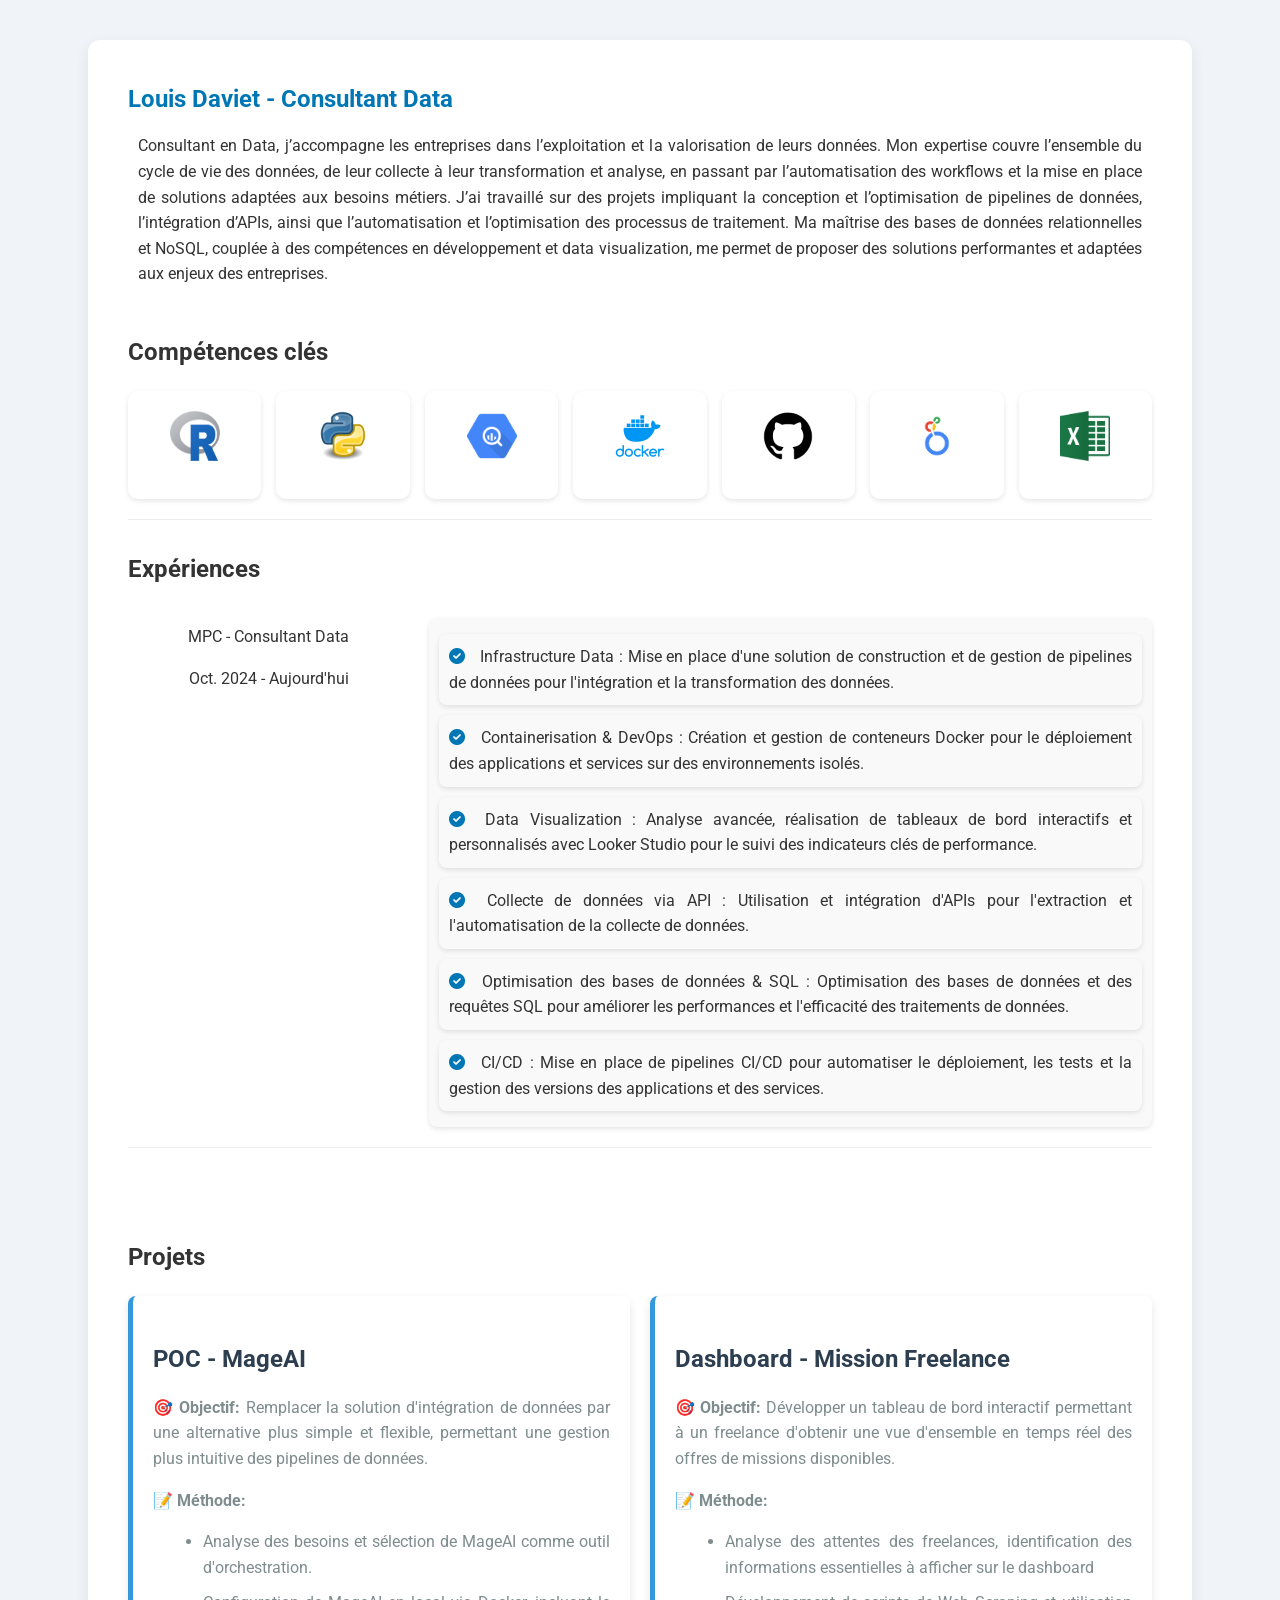
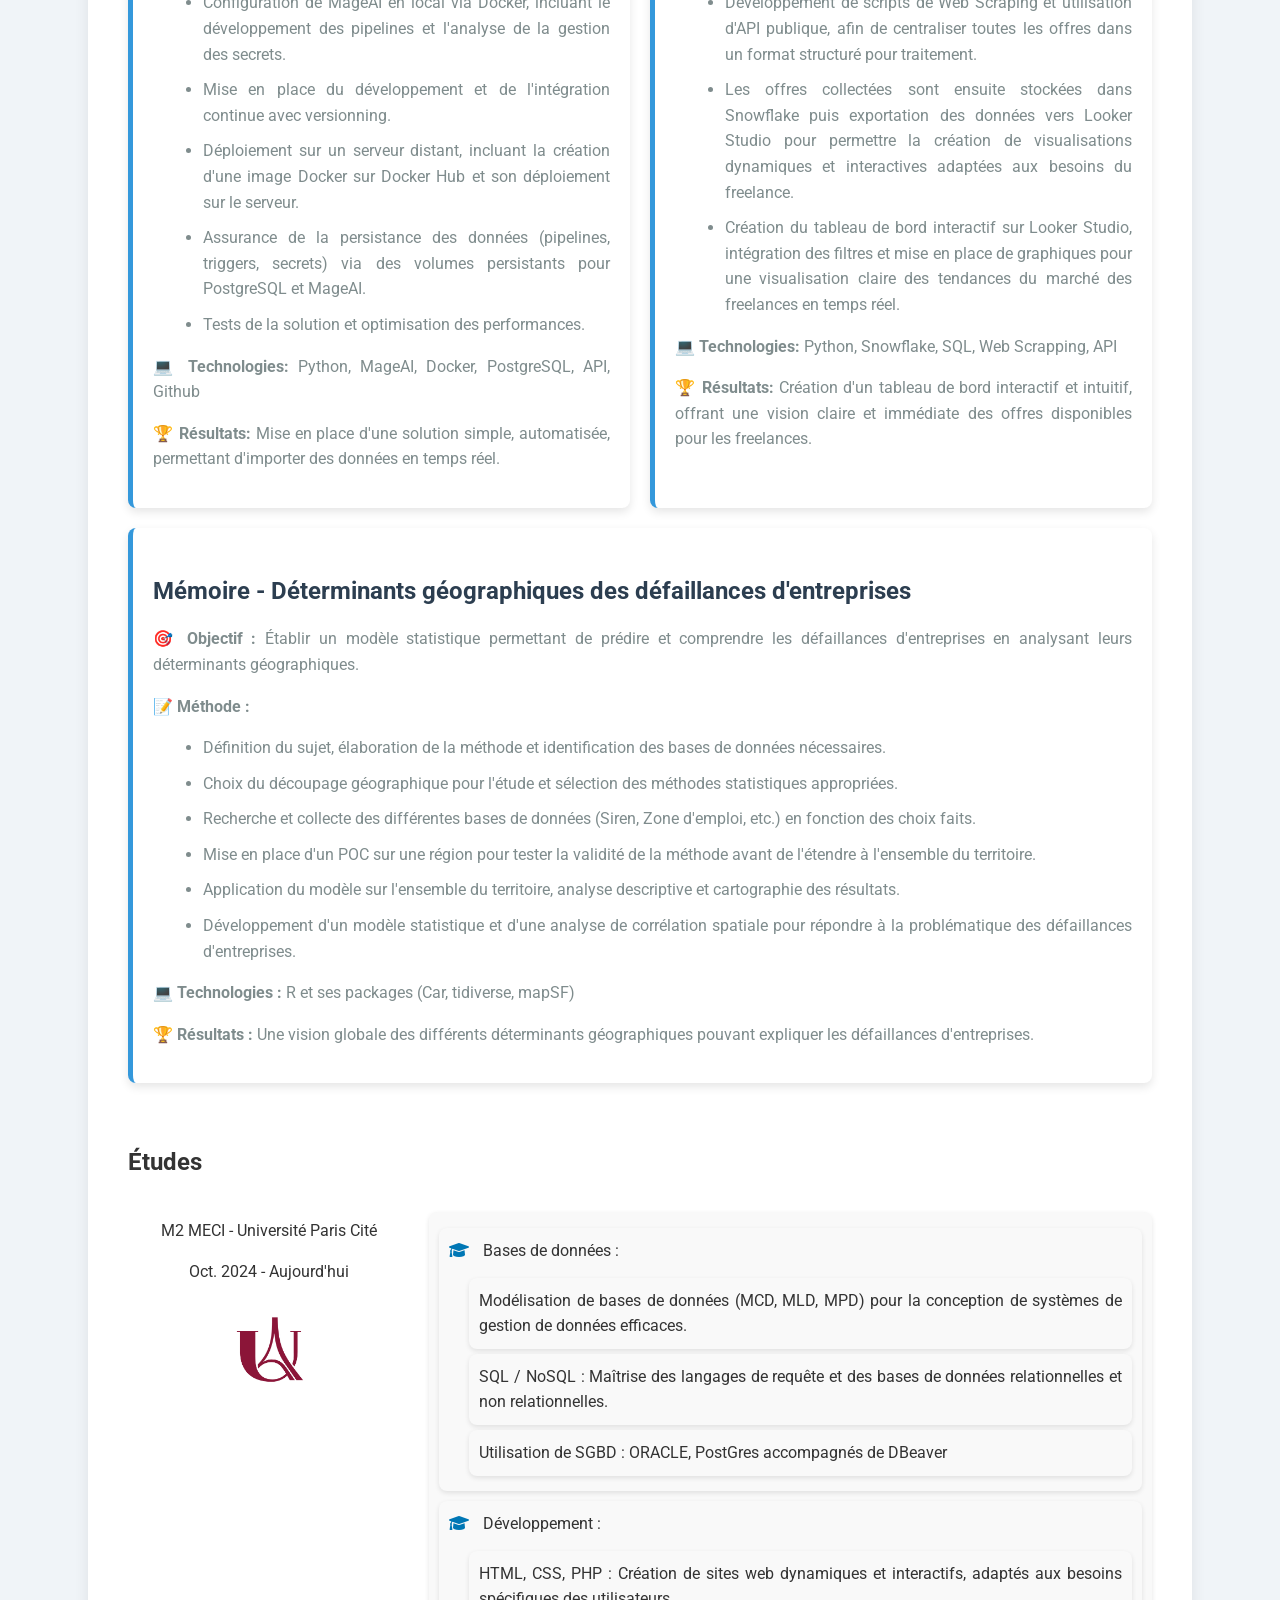
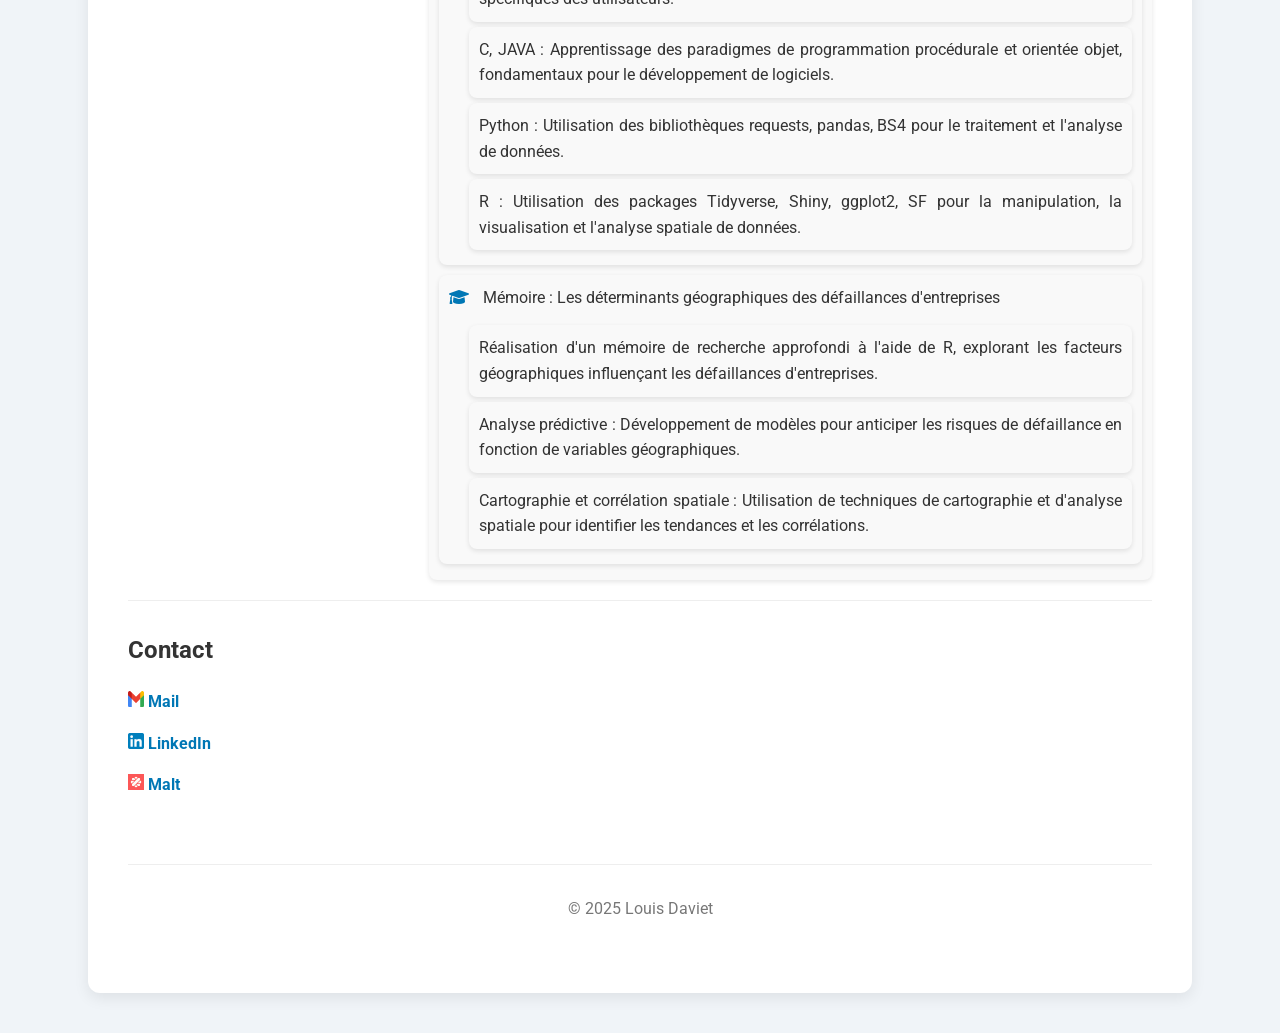
==== index.html @ 77585f6c "fix(index): remove profile photo" ====
<!DOCTYPE html>
<html lang="fr">
<head>
    <meta charset="UTF-8">
    <meta name="viewport" content="width=device-width, initial-scale=1.0">
    <title>Louis Daviet - Consultant Data</title>
    <link rel="stylesheet" href="style.css">
    <link rel="stylesheet" href="https://cdnjs.cloudflare.com/ajax/libs/font-awesome/6.0.0/css/all.min.css">
    <link rel="preconnect" href="https://fonts.googleapis.com">
    <link rel="preconnect" href="https://fonts.gstatic.com" crossorigin>
    <link href="https://fonts.googleapis.com/css2?family=Roboto:wght@300;400;500;700&display=swap" rel="stylesheet">
</head>
<body>
    <div class="container">
        <section class="profile-intro">
            <div class="intro-text">
                <h1>Louis Daviet - Consultant Data</h1>
                <p>
                    Consultant en Data, j’accompagne les entreprises dans l’exploitation et la valorisation de leurs données. Mon expertise couvre l’ensemble du cycle de vie des données, de leur collecte à leur transformation et analyse, en passant par l’automatisation des workflows et la mise en place de solutions adaptées aux besoins métiers.

                    J’ai travaillé sur des projets impliquant la conception et l’optimisation de pipelines de données, l’intégration d’APIs, ainsi que l’automatisation et l’optimisation des processus de traitement. Ma maîtrise des bases de données relationnelles et NoSQL, couplée à des compétences en développement et data visualization, me permet de proposer des solutions performantes et adaptées aux enjeux des entreprises.</div>
        </section>

        <section class="section">
            <h2>Compétences clés</h2>
            <div class="competences-grid">
                <!-- R -->
                <div class="competence-item">
                    <img src="img/r-logo.png" alt="R Logo" class="competence-logo">
                    <div class="competence-tooltip">
                        <p><strong>Packages R : </strong>tidyverse, car, shiny, mapSF, ggplot2, dplyr</p>
                    </div>
                </div>
        
                <!-- Python -->
                <div class="competence-item">
                    <img src="img/python-logo.png" alt="Python Logo" class="competence-logo">
                    <div class="competence-tooltip">
                        <p><strong>Bibliothèques Python : </strong>pandas, matplotlib, requests, BS4</p>
                    </div>
                </div>
        
                <!-- SQL -->
                <div class="competence-item">
                    <img src="img/bq-logo.png" alt="SQL Logo" class="competence-logo">
                    <div class="competence-tooltip">
                        <p><strong>SGBD et data warehouse : </strong>Oracle, PostgreSQL, Snowflake, BigQuery</p>
                    </div>
                </div>
        
                <!-- Docker -->
                <div class="competence-item">
                    <img src="img/docker-logo.png" alt="Docker Logo" class="competence-logo">
                    <div class="competence-tooltip">
                        <p><strong>Outils Docker : </strong>Docker, DockerHub</p>
                    </div>
                </div>
        
                <!-- GitHub -->
                <div class="competence-item">
                    <img src="img/github-logo.png" alt="GitHub Logo" class="competence-logo">
                    <div class="competence-tooltip">
                        <p><strong>Outils GitHub : </strong>Git, GitHub Actions</p>
                    </div>
                </div>
        
                <!-- Looker Studio -->
                <div class="competence-item">
                    <img src="img/looker-logo.png" alt="Looker Studio Logo" class="competence-logo">
                    <div class="competence-tooltip">
                        <p><strong>Outils Looker Studio : </strong>Création de rapports interactifs, Data Studio</p>
                    </div>
                </div>
        
                <!-- Excel -->
                <div class="competence-item">
                    <img src="img/excel-logo.png" alt="Excel Logo" class="competence-logo">
                    <div class="competence-tooltip">
                        <p><strong>Compétences Excel : </strong>Formules avancées, Tableaux croisés dynamiques, macros VBA</p>
                    </div>
                </div>
            </div>
        </section>
        
        <section class="section">
            <h2>Expériences</h2>
            <div class="two-columns">
                <div class="left-column">
                    <p>MPC - Consultant Data</p>
                    <p>Oct. 2024 - Aujourd'hui</p>
                </div>
                <div class="right-column">
                    <ul class="experiences">
                        <li><i class="fas fa-check-circle"></i> Infrastructure Data : Mise en place d'une solution de construction et de gestion de pipelines de données pour l'intégration et la transformation des données.</li>
                        <li><i class="fas fa-check-circle"></i> Containerisation & DevOps : Création et gestion de conteneurs Docker pour le déploiement des applications et services sur des environnements isolés. </li>
                        <li><i class="fas fa-check-circle"></i> Data Visualization : Analyse avancée, réalisation de tableaux de bord interactifs et personnalisés avec Looker Studio pour le suivi des indicateurs clés de performance.</li>
                        <li><i class="fas fa-check-circle"></i> Collecte de données via API : Utilisation et intégration d'APIs pour l'extraction et l'automatisation de la collecte de données.</li>
                        <li><i class="fas fa-check-circle"></i> Optimisation des bases de données & SQL : Optimisation des bases de données et des requêtes SQL pour améliorer les performances et l'efficacité des traitements de données.</li>                        </li>
                        <li><i class="fas fa-check-circle"></i> CI/CD : Mise en place de pipelines CI/CD pour automatiser le déploiement, les tests et la gestion des versions des applications et des services. </li>
                    </ul>
                </div>
            </div>
        </section>
        
        <section id="projets">
            <h2>Projets</h2>
            <div class="projets-container">
                <!-- Projet 1 -->
                <div class="projet">
                    <h3>POC - MageAI</h3>
                    <div class="projet-details">
                        <p><strong>🎯 Objectif:</strong> Remplacer la solution d'intégration de données par une alternative plus simple et flexible, permettant une gestion plus intuitive des pipelines de données.</p>
                        <p><strong>📝 Méthode:</strong></p>
                        <ul class="etapes-projet">
                            <li>Analyse des besoins et sélection de MageAI comme outil d'orchestration.</li>
                            <li>Configuration de MageAI en local via Docker, incluant le développement des pipelines et l'analyse de la gestion des secrets.</li>
                            <li>Mise en place du développement et de l'intégration continue avec versionning.</li>
                            <li>Déploiement sur un serveur distant, incluant la création d'une image Docker sur Docker Hub et son déploiement sur le serveur.</li>
                            <li>Assurance de la persistance des données (pipelines, triggers, secrets) via des volumes persistants pour PostgreSQL et MageAI.</li>
                            <li>Tests de la solution et optimisation des performances.</li>
                        </ul>
                        <p><strong>💻 Technologies:</strong> Python, MageAI, Docker, PostgreSQL, API, Github</p>
                        <p><strong>🏆 Résultats:</strong> Mise en place d'une solution simple, automatisée, permettant d'importer des données en temps réel.</p>
                    </div>
                </div>
                <!-- Projet 2 -->
                <div class="projet">
                    <h3>Dashboard - Mission Freelance</h3>
                    <div class="projet-details">
                        <p><strong>🎯 Objectif:</strong> Développer un tableau de bord interactif permettant à un freelance d'obtenir une vue d'ensemble en temps réel des offres de missions disponibles.</p>
                        <p><strong>📝 Méthode:</strong></p>
                        <ul class="etapes-projet">
                            <li>Analyse des attentes des freelances, identification des informations essentielles à afficher sur le dashboard</li>
                            <li>Développement de scripts de Web Scraping et utilisation d'API publique, afin de centraliser toutes les offres dans un format structuré pour traitement.</li>
                            <li>Les offres collectées sont ensuite stockées dans Snowflake puis exportation des données vers Looker Studio pour permettre la création de visualisations dynamiques et interactives adaptées aux besoins du freelance.</li>
                            <li>Création du tableau de bord interactif sur Looker Studio, intégration des filtres et mise en place de graphiques pour une visualisation claire des tendances du marché des freelances en temps réel.</li>
                        </ul>
                        <p><strong>💻 Technologies:</strong> Python, Snowflake, SQL, Web Scrapping, API</p>
                        <p><strong>🏆 Résultats:</strong> Création d'un tableau de bord interactif et intuitif, offrant une vision claire et immédiate des offres disponibles pour les freelances.</p>
                    </div>
                </div>
                <!-- Projet 3 -->
                <div class="projet">
                    <h3>Mémoire - Déterminants géographiques des défaillances d'entreprises</h3>
                    <div class="projet-details">
                        <p><strong>🎯 Objectif :</strong> Établir un modèle statistique permettant de prédire et comprendre les défaillances d'entreprises en analysant leurs déterminants géographiques.</p>
                        
                        <p><strong>📝 Méthode :</strong></p>
                        <ul class="etapes-projet">
                            <li>Définition du sujet, élaboration de la méthode et identification des bases de données nécessaires.</li>
                            <li>Choix du découpage géographique pour l'étude et sélection des méthodes statistiques appropriées.</li>
                            <li>Recherche et collecte des différentes bases de données (Siren, Zone d'emploi, etc.) en fonction des choix faits.</li>
                            <li>Mise en place d'un POC sur une région pour tester la validité de la méthode avant de l'étendre à l'ensemble du territoire.</li>
                            <li>Application du modèle sur l'ensemble du territoire, analyse descriptive et cartographie des résultats.</li>
                            <li>Développement d'un modèle statistique et d'une analyse de corrélation spatiale pour répondre à la problématique des défaillances d'entreprises.</li>
                        </ul>
                        
                        <p><strong>💻 Technologies :</strong> R et ses packages (Car, tidiverse, mapSF)</p>
                        
                        <p><strong>🏆 Résultats :</strong> Une vision globale des différents déterminants géographiques pouvant expliquer les défaillances d'entreprises.</p>
                    </div>
                </div>
            </div>
        </section>
        <section class="section">
            <h2>Études</h2>
            <div class="two-columns">
                <div class="left-column">
                    <p>M2 MECI - Université Paris Cité</p>
                    <p>Oct. 2024 - Aujourd'hui</p>
                    <img src="img/logo-universite.png" alt="Université">
                </div>
                <div class="right-column">
                    <ul class="etudes">
                        <li>
                            <i class="fas fa-graduation-cap"></i> Bases de données :
                            <ul>
                                <li>Modélisation de bases de données (MCD, MLD, MPD) pour la conception de systèmes de gestion de données efficaces.</li>
                                <li>SQL / NoSQL : Maîtrise des langages de requête et des bases de données relationnelles et non relationnelles.</li>
                                <li>Utilisation de SGBD : ORACLE, PostGres accompagnés de DBeaver </li>
                            </ul>
                        </li>
                        <li>
                            <i class="fas fa-graduation-cap"></i> Développement :
                            <ul>
                                <li>HTML, CSS, PHP : Création de sites web dynamiques et interactifs, adaptés aux besoins spécifiques des utilisateurs.</li>
                                <li>C, JAVA : Apprentissage des paradigmes de programmation procédurale et orientée objet, fondamentaux pour le développement de logiciels.</li>
                                <li>Python : Utilisation des bibliothèques requests, pandas, BS4 pour le traitement et l'analyse de données.</li>
                                <li>R : Utilisation des packages Tidyverse, Shiny, ggplot2, SF pour la manipulation, la visualisation et l'analyse spatiale de données.</li>
                            </ul>
                        </li>
                        <li>
                            <i class="fas fa-graduation-cap"></i> Mémoire : Les déterminants géographiques des défaillances d'entreprises
                            <ul>
                                <li>Réalisation d'un mémoire de recherche approfondi à l'aide de R, explorant les facteurs géographiques influençant les défaillances d'entreprises.</li>
                                <li>Analyse prédictive : Développement de modèles pour anticiper les risques de défaillance en fonction de variables géographiques.</li>
                                <li>Cartographie et corrélation spatiale : Utilisation de techniques de cartographie et d'analyse spatiale pour identifier les tendances et les corrélations.</li>
                            </ul>
                        </li>
                    </ul>
                </div>
            </div>
        </section>

        <section class="section contact">
            <h2>Contact</h2>
            <p>
                <img src="img/mail-logo.png" alt="Mail Logo" class="social-logo">
                <a href="mailto:louis.daviet@gmail.com">Mail</a></p>
            <p> 
                <img src="img/linkedin-logo.png" alt="Linkedin Logo" class="social-logo">
                <a href="https://www.linkedin.com/in/louis-daviet-4560242a1/">LinkedIn</a></p>
            <p> 
                <img src="img/malt-logo.png" alt="Malt Logo" class="social-logo"> 
                <a href="https://www.malt.fr/profile/louisdaviet">Malt</a>
            </p>
        </section>

        <footer class="footer">
            <p>&copy; 2025 Louis Daviet</p>
        </footer>
    </div>
</body>
</html>
---- style.css ----
body {
    font-family: 'Roboto', sans-serif;
    margin: 0;
    padding: 0;
    background-color: #f0f4f8;
    color: #333;
    line-height: 1.6;
}

.container {
    width: 80%;
    margin: 40px auto;
    background: #fff;
    padding: 40px;
    border-radius: 12px;
    box-shadow: 0 5px 15px rgba(0, 0, 0, 0.08);
}

.profile-intro {
    display: flex;
    align-items: flex-start;
    margin-bottom: 30px;
}

.profile-intro img {
    width: 150px;
    height: 150px;
    border-radius: 10px;
    margin-right: 30px;
    object-fit: cover;
    box-shadow: 0 2px 5px rgba(0, 0, 0, 0.1);
}

.intro-text h1, .intro-text h2 {
    color: #0077b5;
    text-align: left;
    margin: 0;
}

.intro-text p {
    margin-top: 15px;
    text-align: justify;
    padding-right: 10px; /* Réduit la marge à droite */
    padding-left: 10px; /* Ajoute un peu de marge à gauche pour l'équilibre */
}

.section {
    margin-bottom: 30px;
    padding-bottom: 20px;
    border-bottom: 1px solid #eee;
}

.section.contact {
    border-bottom: none;
}

.two-columns {
    display: flex;
    align-items: flex-start;
    gap: 20px;
}

.left-column {
    flex: 0.4;
    text-align: center;
}

.left-column img {
    width: 100px;
    height: auto;
    border-radius: 10px;
    margin-bottom: 15px;
}

.right-column {
    flex: 1; /* Réduit la taille de la colonne à 1/4 de l'espace */
    text-align: justify;
    padding-right: 10px;
    padding-left: 10px; /* Ajout de padding pour mieux espacer le contenu */
    background-color: #f9f9f9; /* Ajout d'un fond pour bien délimiter le bloc */
    border-radius: 8px;
    box-shadow: 0 2px 5px rgba(0, 0, 0, 0.1);
    margin-top: 10px; /* Ajout d'un petit écart en haut pour le bloc */
}

ul {
    list-style: none;
    padding: 0;
}

ul li {
    margin-bottom: 10px;
    text-align: justify;
}

ul li::before {
    content: none;
}

ul li i {
    margin-right: 10px;
    color: #0077b5;
}

ul.etudes li ul {
    list-style: none;
    padding-left: 20px;
    margin-top: 5px;
}

ul.etudes li ul li {
    margin-bottom: 5px;
    text-align: justify;
    padding-left: 10px;
}

ul.etudes li ul li::before {
    margin-right: 5px;
}

ul.etudes li i.fas.fa-graduation-cap {
    margin-bottom: 15px;
}

ul.experiences li, ul.etudes li {
    background-color: #f9f9f9; /* Fond clair pour les éléments */
    border-radius: 8px; /* Bords arrondis */
    padding: 10px; /* Espacement interne pour mieux aérer */
    box-shadow: 0 2px 5px rgba(0, 0, 0, 0.1); /* Ajout d'une légère ombre */
    transition: background-color 0.3s ease, box-shadow 0.3s ease; /* Effet de transition pour les hover */
}

ul.experiences li:hover, ul.etudes li:hover {
    background-color: #e8f0fe; /* Changement de couleur au survol */
    box-shadow: 0 4px 10px rgba(0, 0, 0, 0.15); /* Ombre plus marquée */
}

.contact a {
    color: #0077b5;
    text-decoration: none;
    font-weight: bold;
    transition: color 0.3s ease;
}

.contact a:hover {
    color: #005a87;
    text-decoration: underline;
    box-shadow: 0 0 5px rgba(0, 0, 0, 0.2);
}

.footer {
    text-align: center;
    margin-top: 30px;
    padding: 15px 0;
    border-top: 1px solid #eee;
    font-size: 16px;
    color: #777;
}

.button {
    background-color: #0077b5;
    color: white;
    padding: 12px 25px;
    border: none;
    border-radius: 8px;
    text-decoration: none;
    font-weight: bold;
    display: inline-block;
    margin-top: 15px;
    transition: background-color 0.3s ease;
}

.button:hover {
    background-color: #005a87;
}

.competences-grid {
    display: grid;
    grid-template-columns: repeat(auto-fit, minmax(80px, 1fr));
    gap: 15px;
}

.competence-item {
    background-color: #fff;
    border-radius: 10px;
    padding: 20px;
    text-align: center;
    box-shadow: 0 2px 5px rgba(0, 0, 0, 0.1);
    transition: transform 0.3s ease, box-shadow 0.3s ease, background-color 0.3s ease;
}

.competence-item img {
    width: 50px;
    height: 50px;
    margin-bottom: 10px;
    transition: transform 0.3s ease, filter 0.3s ease;
}


.competence-logo {
    width: 50px;
    height: auto;
    margin-bottom: 10px;
}
.competence-item:hover {
    transform: translateY(-10px); /* Légère élévation */
    box-shadow: 0 5px 20px rgba(0, 0, 0, 0.15); /* Ombre plus marquée */
    background-color: #f4f7fc; /* Couleur de fond légèrement plus claire */
}

.competence-item:hover img {
    transform: scale(1.1); /* Légère augmentation de la taille de l'icône */
    filter: brightness(1.2); /* Augmente la luminosité de l'icône */
}

.competence-item:hover .competence-tooltip {
    display: block; /* Affiche le tooltip lors du survol */
}
.competence-tooltip {
    display: none;
    position: absolute;
    top: 100%;  /* Placer le tooltip sous l'élément */
    left: 50%;
    transform: translateX(-50%);  /* Centrer horizontalement */
    background-color: #333;
    color: #fff;
    padding: 10px;
    border-radius: 5px;
    width: 200px;
    text-align: center;
    font-size: 0.9em;
    box-shadow: 0 5px 10px rgba(0, 0, 0, 0.2);
    margin-top: 10px;  /* Espacement entre l'icône et le tooltip */
}

#projets {
    padding: 40px 0;
  }
  
  .projets-container {
    display: grid;
    grid-template-columns: repeat(2, 1fr); /* 2 colonnes */
    gap: 20px;
    
  }
  .projet:nth-child(3) {
    grid-column: span 2; /* Fait en sorte que le troisième projet occupe les deux colonnes */
    justify-self: center; /* Centre le troisième projet dans sa grille */
}
  .projet {
    text-align: justify;
    background-color: #ffffff;  /* Fond blanc pour chaque projet */
    padding: 20px;
    border-radius: 8px;
    box-shadow: 0 4px 10px rgba(0, 0, 0, 0.1);
    border-left: 5px solid #3498db; /* Bordure bleue à gauche */
    transition: all 0.3s ease; /* Transition douce lors du survol */
    justify-self: center; /* Centre l'élément horizontalement */

  }
  
  .projet:hover {
    box-shadow: 0 6px 15px rgba(0, 0, 0, 0.2); /* Ombre plus forte lors du survol */
    transform: translateY(-5px); /* Effet de décalage lors du survol */
  }
  
  .projet h3 {
    font-size: 1.5rem;
    color: #2c3e50;  /* Couleur du titre du projet */
    margin-bottom: 10px;
  }
  
  .projet p {
    font-size: 1rem;
    color: #7f8c8d;  /* Couleur du texte */
    line-height: 1.6;
  }
  
  .projet-details ul.etapes-projet {
    padding-left: 50px;
    list-style-type: disc;
    margin-top: 10px;
    margin-bottom: 15px;
  }
  
  .projet-details ul.etapes-projet li {
    margin-bottom: 10px;
    font-size: 1rem;
    color: #7f8c8d;  /* Couleur du texte des étapes */
  }
  
  .projet-details ul.etapes-projet li:before {
    color: #007bff;
    font-size: 1.3em;
    vertical-align: middle;
    margin-right: 10px; /* Espace entre l'icône et le texte */
  }


@media (max-width: 768px) {
  .projets-container {
    grid-template-columns: 1fr; /* Sur les petits écrans, on passe à une seule colonne */
  }
}


.social-logo {
    width: 16px;  /* Taille similaire aux icônes FontAwesome */
    height: 16px;
}


@media (max-width: 768px) {
    .container {
        width: 90%;
        padding: 20px;
    }
    
    .two-columns {
        flex-direction: column;
        gap: 0;
    }

    .left-column, .right-column {
        flex: 1;
        text-align: left;
    }

    .competences-grid {
        grid-template-columns: repeat(auto-fit, minmax(60px, 1fr));
    }

    .footer {
        font-size: 14px;
    }
}
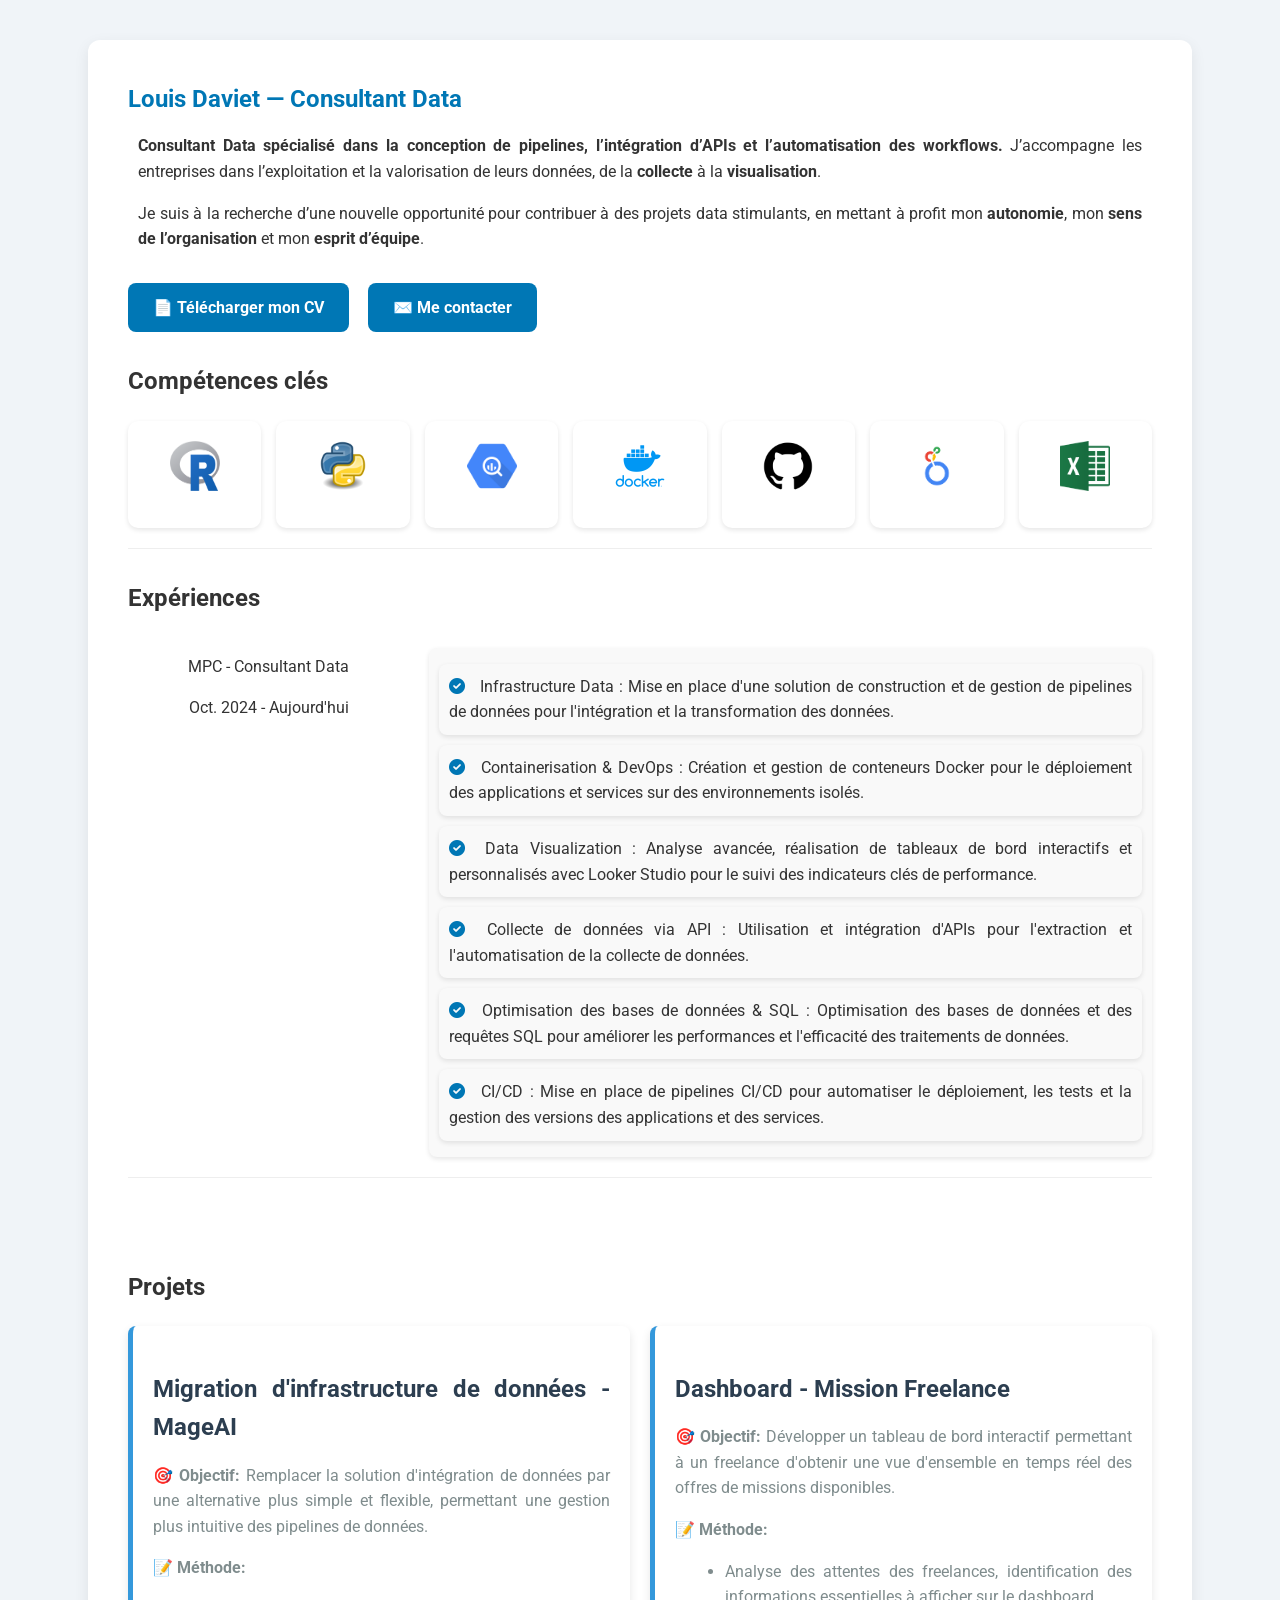
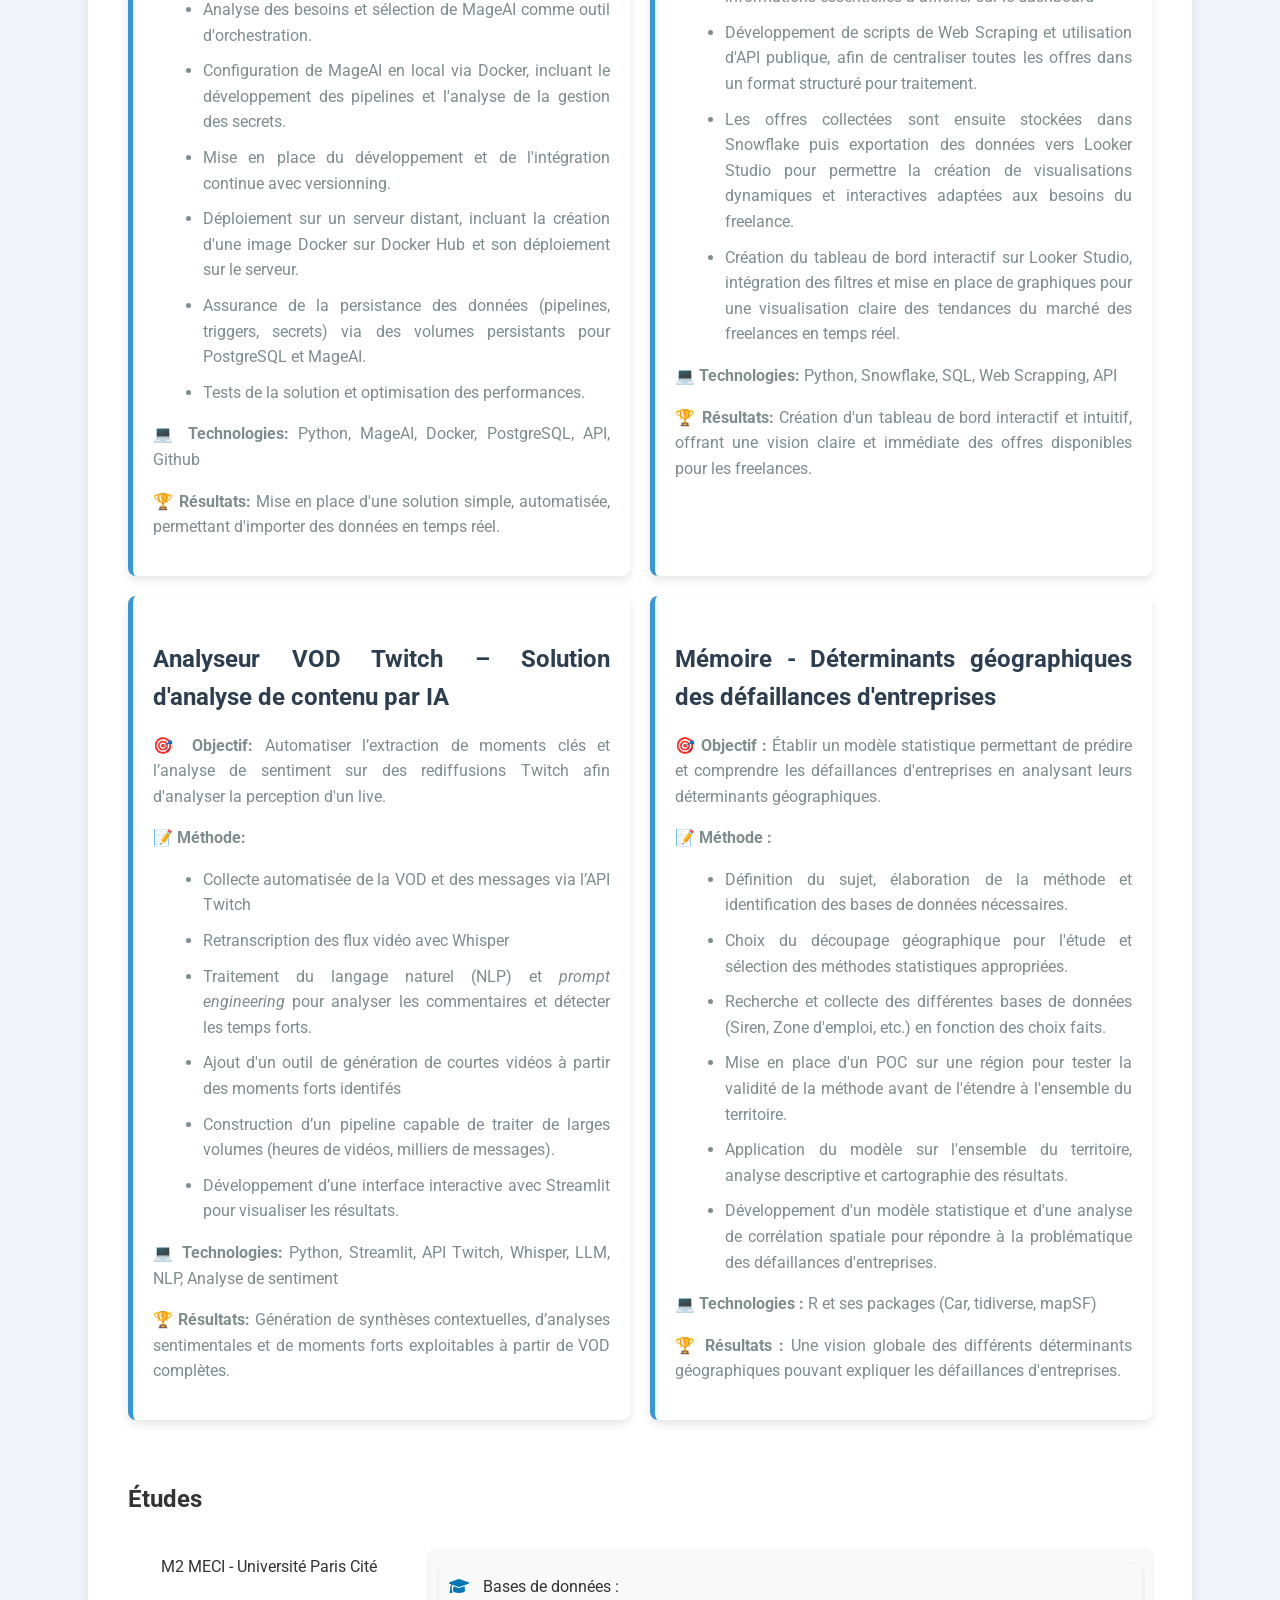
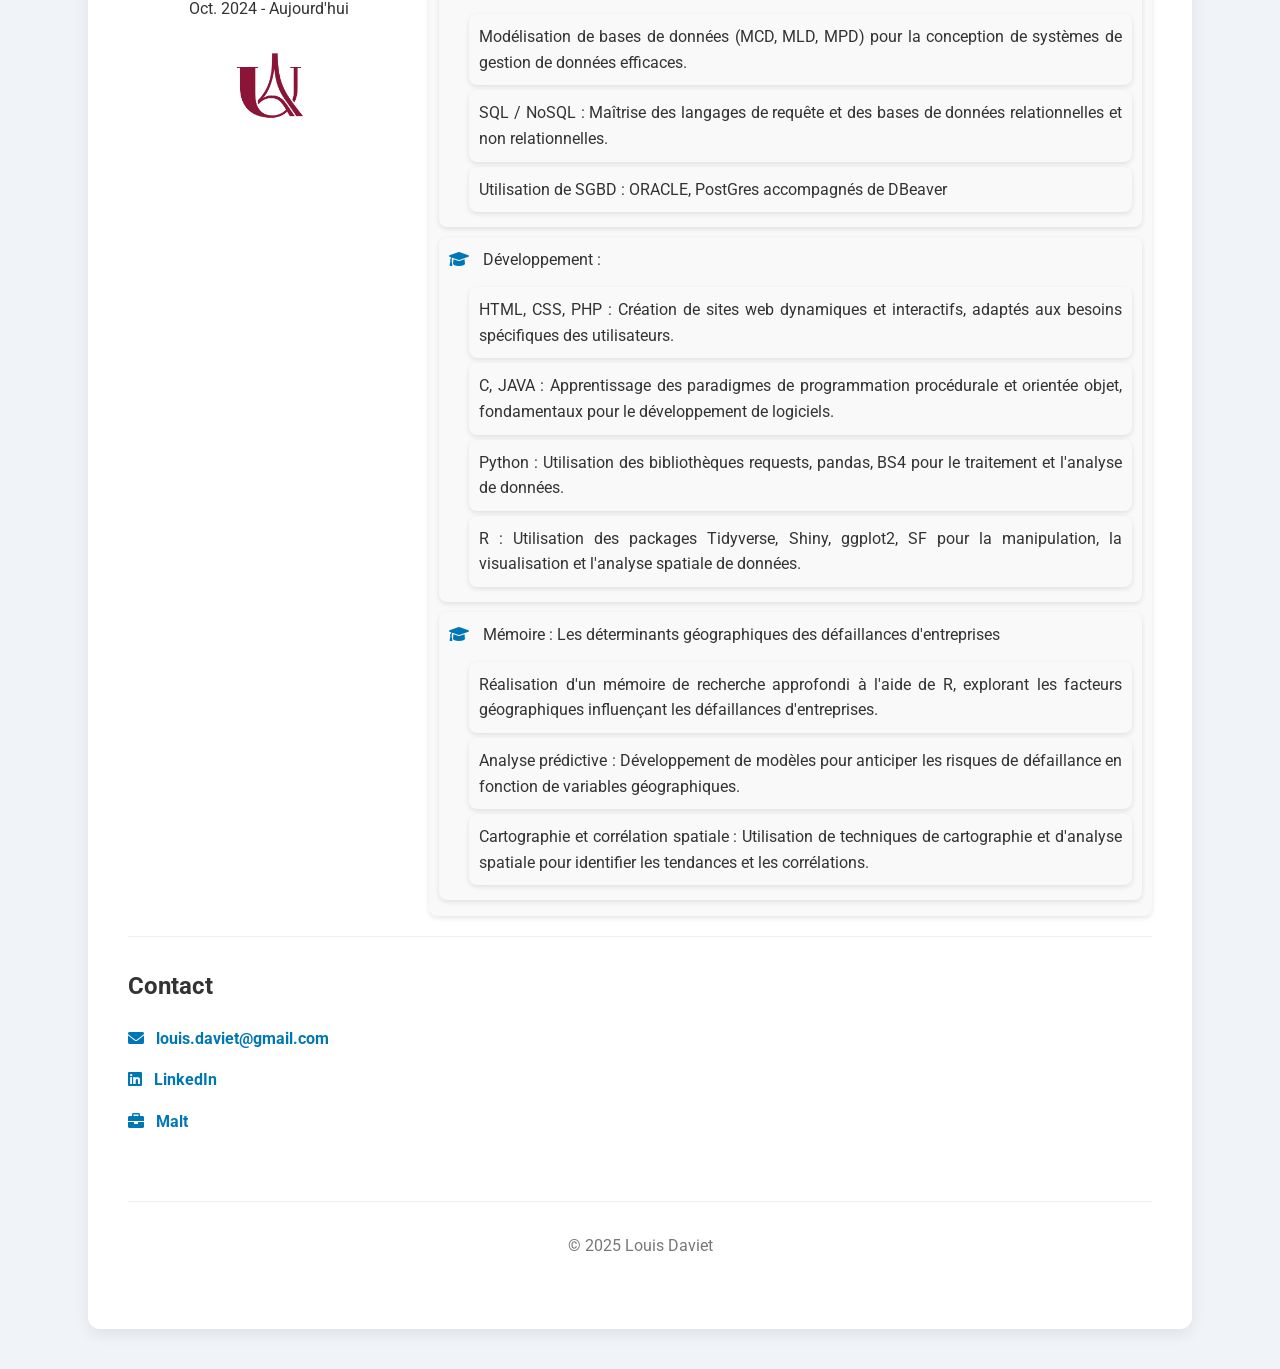
==== commit 0fdfb595: "Add new project" ====
--- a/index.html
+++ b/index.html
@@ -14,11 +14,18 @@
     <div class="container">
         <section class="profile-intro">
             <div class="intro-text">
-                <h1>Louis Daviet - Consultant Data</h1>
+                <h1>Louis Daviet — Consultant Data</h1>
                 <p>
-                    Consultant en Data, j’accompagne les entreprises dans l’exploitation et la valorisation de leurs données. Mon expertise couvre l’ensemble du cycle de vie des données, de leur collecte à leur transformation et analyse, en passant par l’automatisation des workflows et la mise en place de solutions adaptées aux besoins métiers.
-
-                    J’ai travaillé sur des projets impliquant la conception et l’optimisation de pipelines de données, l’intégration d’APIs, ainsi que l’automatisation et l’optimisation des processus de traitement. Ma maîtrise des bases de données relationnelles et NoSQL, couplée à des compétences en développement et data visualization, me permet de proposer des solutions performantes et adaptées aux enjeux des entreprises.</div>
+                    <strong>Consultant Data spécialisé dans la conception de pipelines, l’intégration d’APIs et l’automatisation des workflows.</strong> 
+                    J’accompagne les entreprises dans l’exploitation et la valorisation de leurs données, de la <strong>collecte</strong> à la <strong>visualisation</strong>.
+                </p>
+                <p>
+                    Je suis à la recherche d’une nouvelle opportunité pour contribuer à des projets data stimulants, 
+                    en mettant à profit mon <strong>autonomie</strong>, mon <strong>sens de l’organisation</strong> et mon <strong>esprit d’équipe</strong>.
+                </p>
+                <a href="CV-Louis-Daviet.pdf" class="button">📄 Télécharger mon CV</a>
+                <a href="#contact" class="button">✉️ Me contacter</a>
+            </div>
         </section>
 
         <section class="section">
@@ -107,7 +114,7 @@
             <div class="projets-container">
                 <!-- Projet 1 -->
                 <div class="projet">
-                    <h3>POC - MageAI</h3>
+                    <h3>Migration d'infrastructure de données - MageAI</h3>
                     <div class="projet-details">
                         <p><strong>🎯 Objectif:</strong> Remplacer la solution d'intégration de données par une alternative plus simple et flexible, permettant une gestion plus intuitive des pipelines de données.</p>
                         <p><strong>📝 Méthode:</strong></p>
@@ -140,6 +147,25 @@
                     </div>
                 </div>
                 <!-- Projet 3 -->
+                <div class="projet">
+                    <h3>Analyseur VOD Twitch – Solution d'analyse de contenu par IA</h3>
+                    <div class="projet-details">
+                        <p><strong>🎯 Objectif:</strong> Automatiser l’extraction de moments clés et l’analyse de sentiment sur des rediffusions Twitch afin d'analyser la perception d'un live.</p>
+                        
+                        <p><strong>📝 Méthode:</strong></p>
+                        <ul class="etapes-projet">
+                            <li>Collecte automatisée de la VOD et des messages via l’API Twitch</li>
+                            <li>Retranscription des flux vidéo avec Whisper</li>
+                            <li>Traitement du langage naturel (NLP) et <em>prompt engineering</em> pour analyser les commentaires et détecter les temps forts.</li>
+                            <li>Ajout d'un outil de génération de courtes vidéos à partir des moments forts identifés</li>
+                            <li>Construction d’un pipeline capable de traiter de larges volumes (heures de vidéos, milliers de messages).</li>
+                            <li>Développement d’une interface interactive avec Streamlit pour visualiser les résultats.</li>
+                        </ul>
+                        <p><strong>💻 Technologies:</strong> Python, Streamlit, API Twitch, Whisper, LLM, NLP, Analyse de sentiment</p>
+                        <p><strong>🏆 Résultats:</strong> Génération de synthèses contextuelles, d’analyses sentimentales et de moments forts exploitables à partir de VOD complètes.</p>
+                    </div>
+                </div>
+                
                 <div class="projet">
                     <h3>Mémoire - Déterminants géographiques des défaillances d'entreprises</h3>
                     <div class="projet-details">
@@ -202,19 +228,13 @@
             </div>
         </section>
 
-        <section class="section contact">
+        <section class="section contact" id="contact">
             <h2>Contact</h2>
-            <p>
-                <img src="img/mail-logo.png" alt="Mail Logo" class="social-logo">
-                <a href="mailto:louis.daviet@gmail.com">Mail</a></p>
-            <p> 
-                <img src="img/linkedin-logo.png" alt="Linkedin Logo" class="social-logo">
-                <a href="https://www.linkedin.com/in/louis-daviet-4560242a1/">LinkedIn</a></p>
-            <p> 
-                <img src="img/malt-logo.png" alt="Malt Logo" class="social-logo"> 
-                <a href="https://www.malt.fr/profile/louisdaviet">Malt</a>
-            </p>
-        </section>
+            <p><i class="fas fa-envelope"></i> <a href="mailto:louis.daviet@gmail.com">louis.daviet@gmail.com</a></p>
+            <p><i class="fab fa-linkedin"></i> <a href="https://www.linkedin.com/in/louis-daviet-4560242a1/">LinkedIn</a></p>
+            <p><i class="fas fa-briefcase"></i> <a href="https://www.malt.fr/profile/louisdaviet">Malt</a></p>
+        </section>
+        
 
         <footer class="footer">
             <p>&copy; 2025 Louis Daviet</p>
--- a/style.css
+++ b/style.css
@@ -20,6 +20,11 @@
     display: flex;
     align-items: flex-start;
     margin-bottom: 30px;
+}
+
+.profile-intro .button {
+    display: inline-block;
+    margin-right: 15px;
 }
 
 .profile-intro img {
@@ -233,6 +238,11 @@
     margin-top: 10px;  /* Espacement entre l'icône et le tooltip */
 }
 
+.contact i {
+    margin-right: 8px;
+    color: #0077b5;
+}
+
 #projets {
     padding: 40px 0;
   }
@@ -243,10 +253,7 @@
     gap: 20px;
     
   }
-  .projet:nth-child(3) {
-    grid-column: span 2; /* Fait en sorte que le troisième projet occupe les deux colonnes */
-    justify-self: center; /* Centre le troisième projet dans sa grille */
-}
+
   .projet {
     text-align: justify;
     background-color: #ffffff;  /* Fond blanc pour chaque projet */
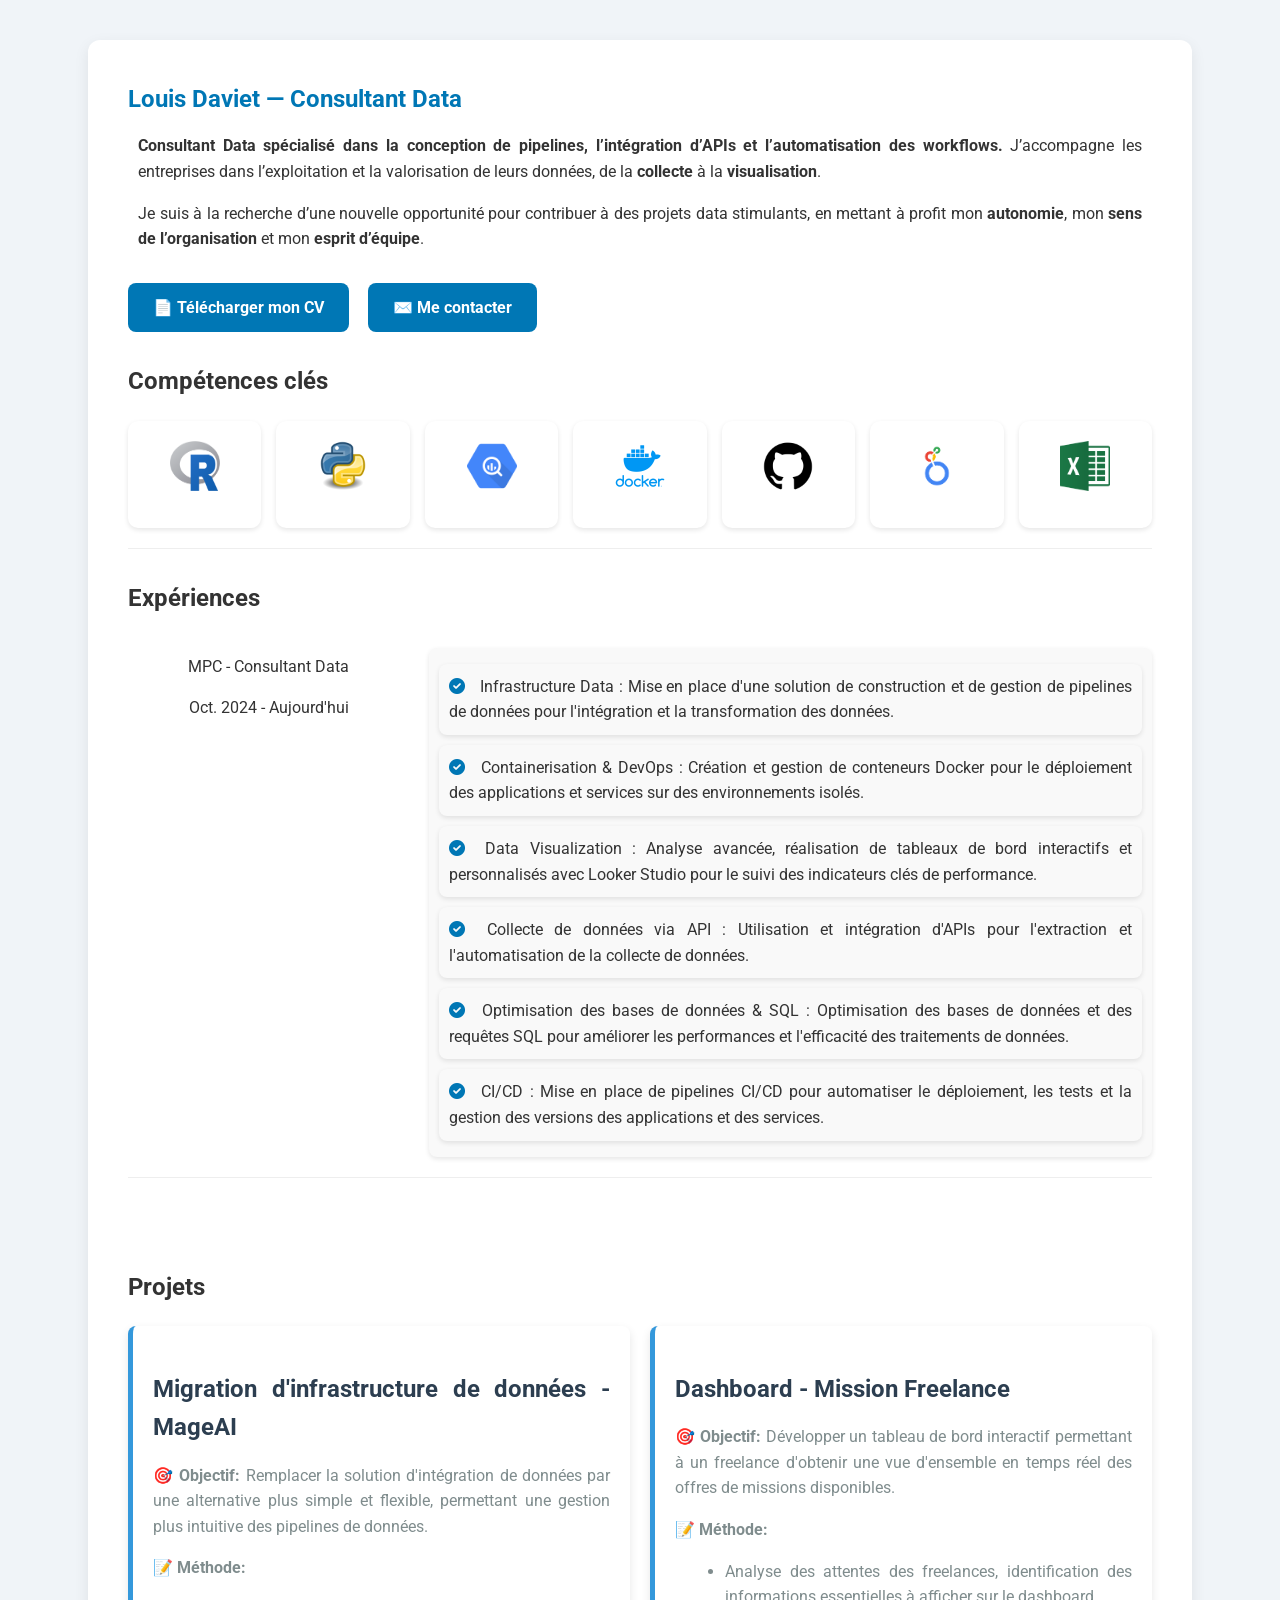
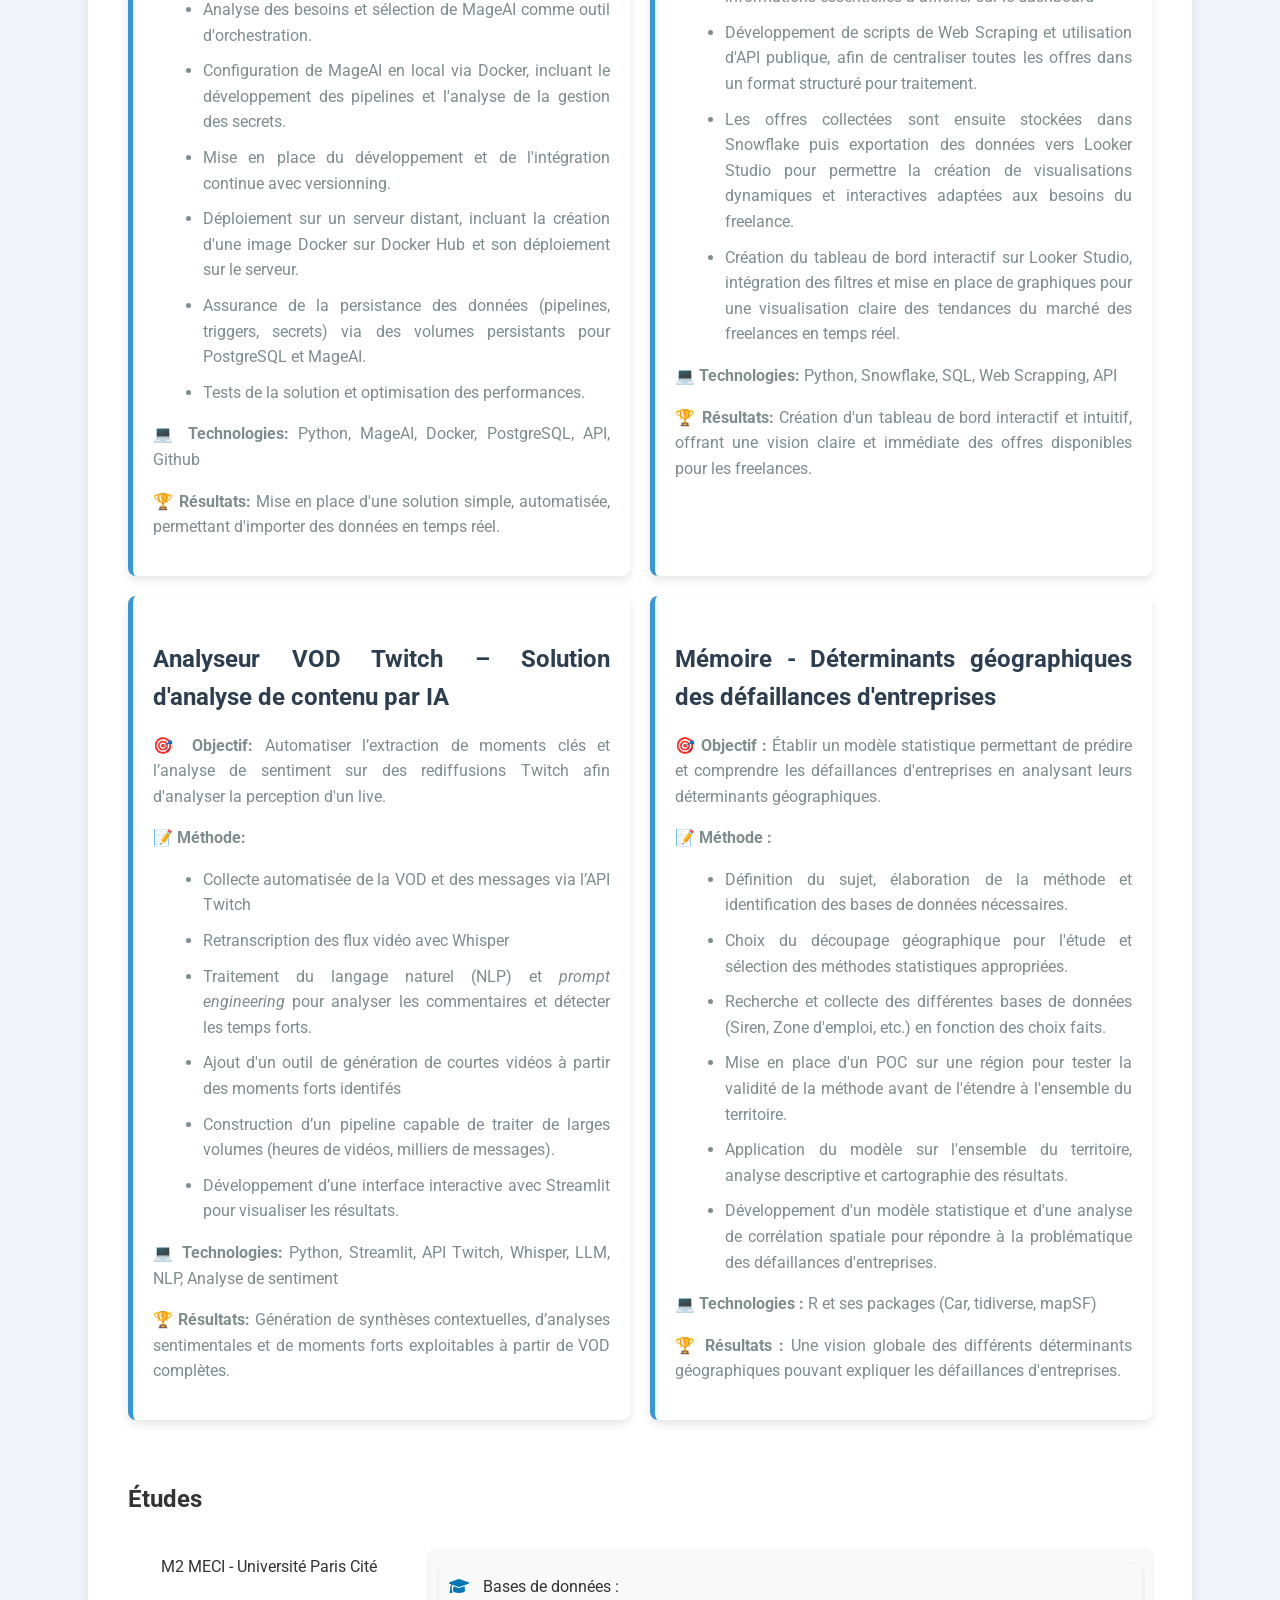
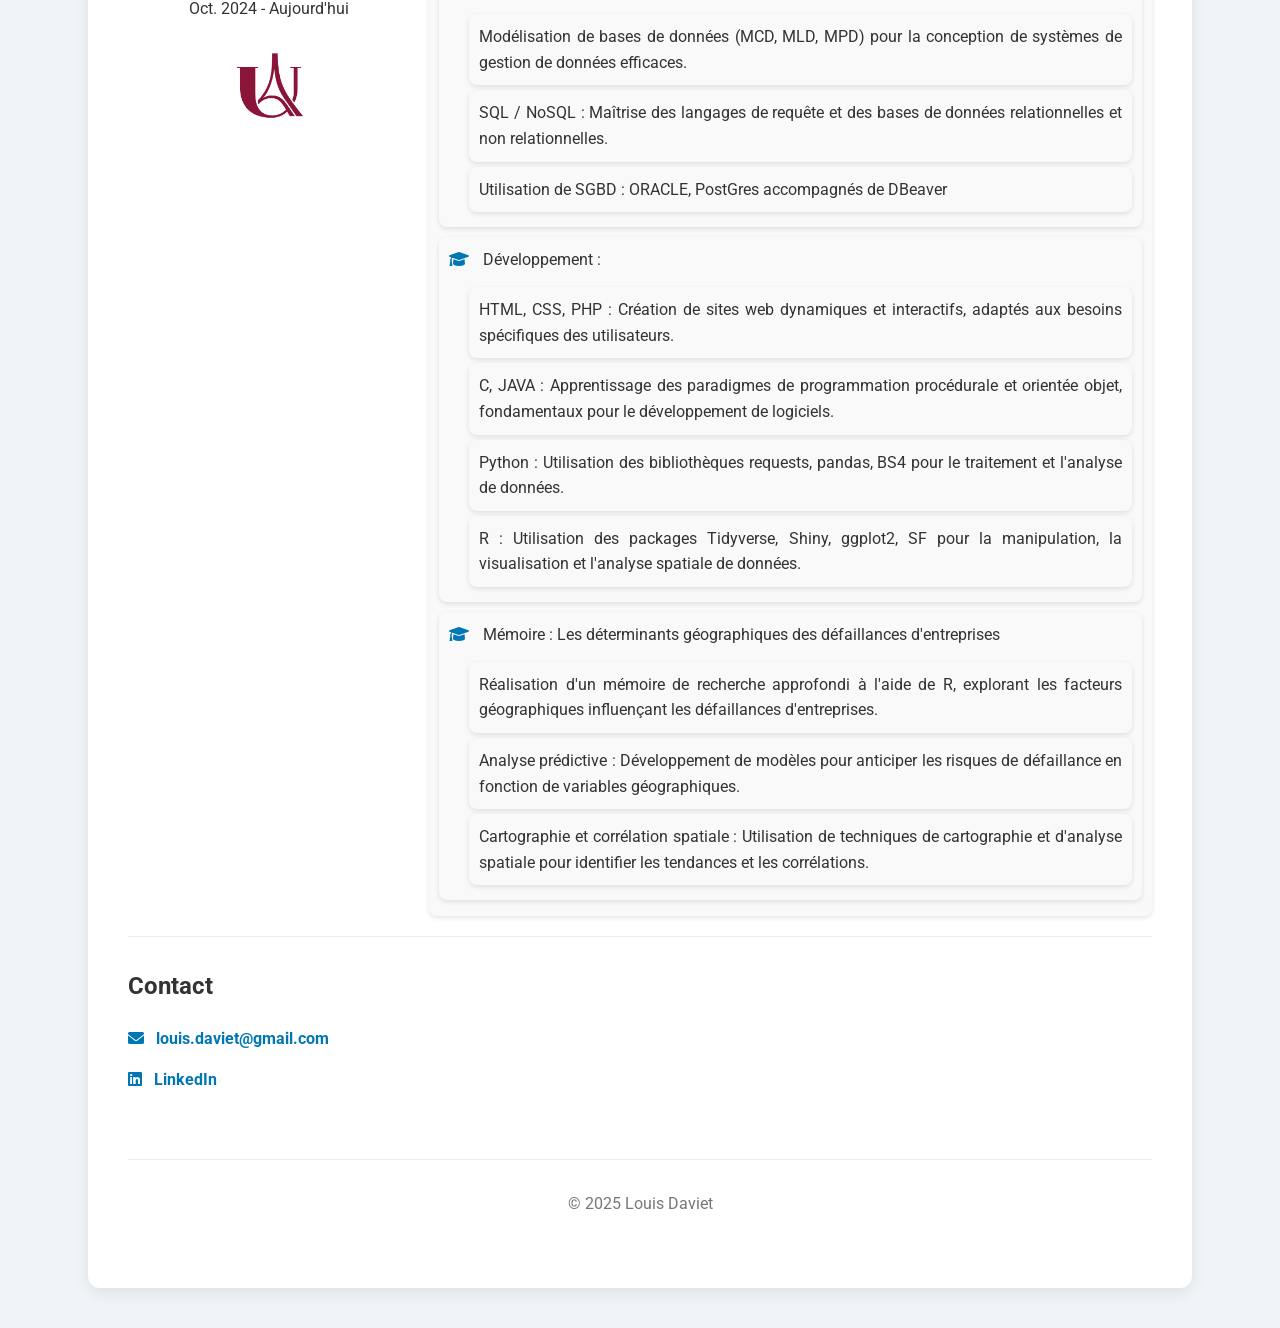
==== commit 41e8185e: "Add the file for de dl button" ====
--- a/index.html
+++ b/index.html
@@ -23,7 +23,7 @@
                     Je suis à la recherche d’une nouvelle opportunité pour contribuer à des projets data stimulants, 
                     en mettant à profit mon <strong>autonomie</strong>, mon <strong>sens de l’organisation</strong> et mon <strong>esprit d’équipe</strong>.
                 </p>
-                <a href="CV-Louis-Daviet.pdf" class="button">📄 Télécharger mon CV</a>
+                <a href="file/CV_LD.pdf" class="button">📄 Télécharger mon CV</a>
                 <a href="#contact" class="button">✉️ Me contacter</a>
             </div>
         </section>
@@ -232,7 +232,6 @@
             <h2>Contact</h2>
             <p><i class="fas fa-envelope"></i> <a href="mailto:louis.daviet@gmail.com">louis.daviet@gmail.com</a></p>
             <p><i class="fab fa-linkedin"></i> <a href="https://www.linkedin.com/in/louis-daviet-4560242a1/">LinkedIn</a></p>
-            <p><i class="fas fa-briefcase"></i> <a href="https://www.malt.fr/profile/louisdaviet">Malt</a></p>
         </section>
         
 
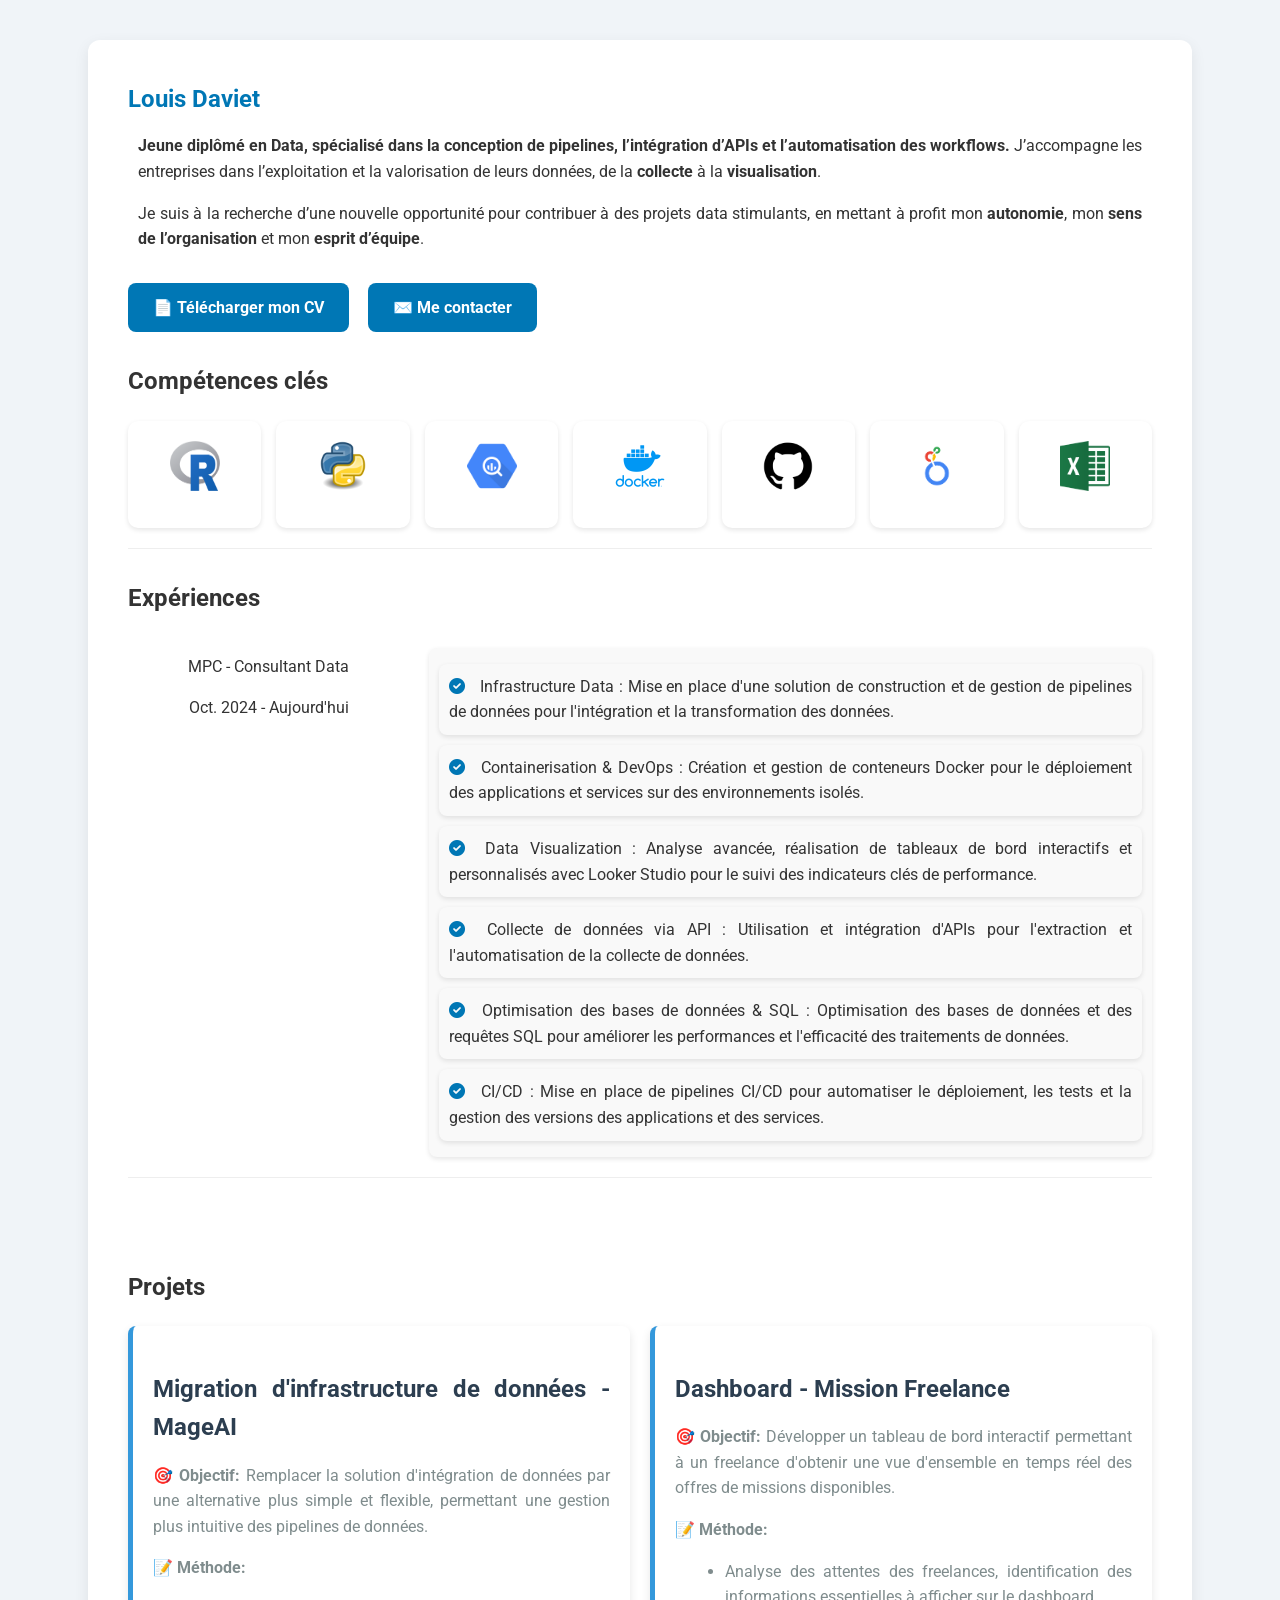
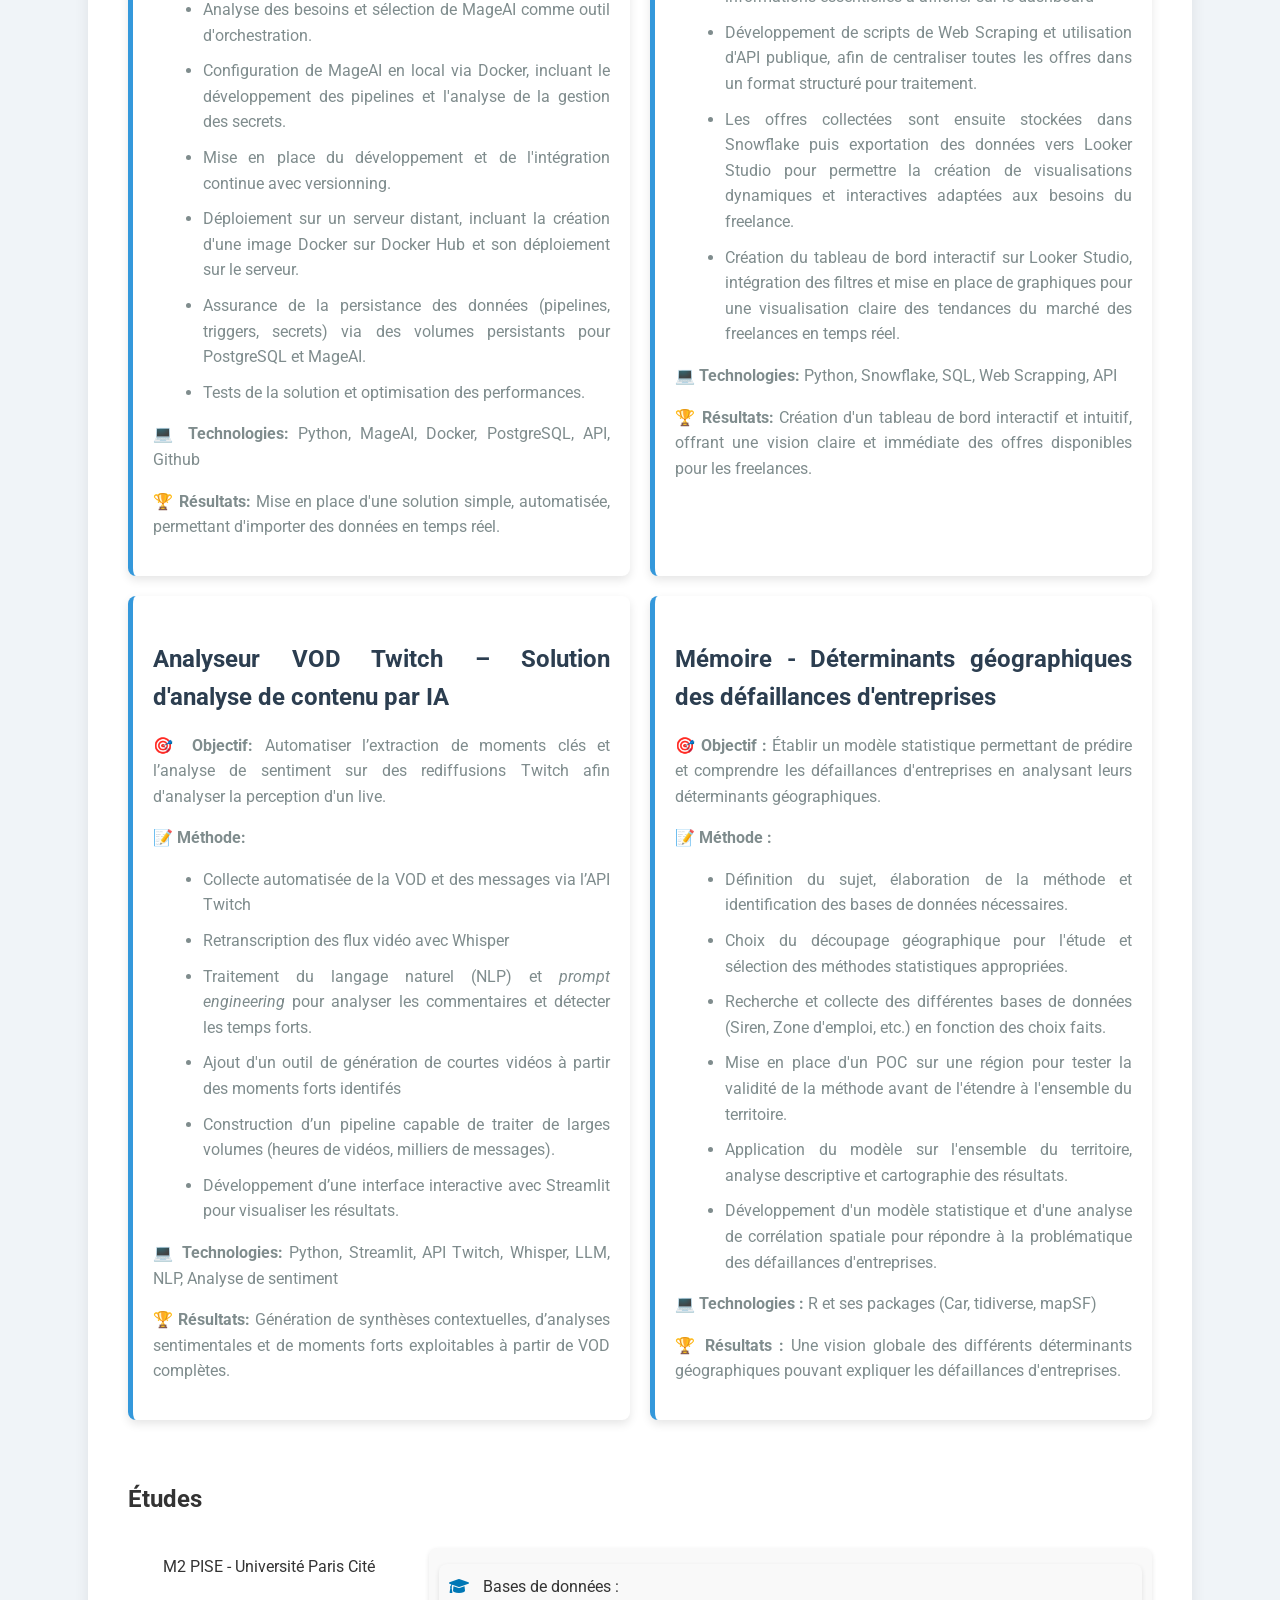
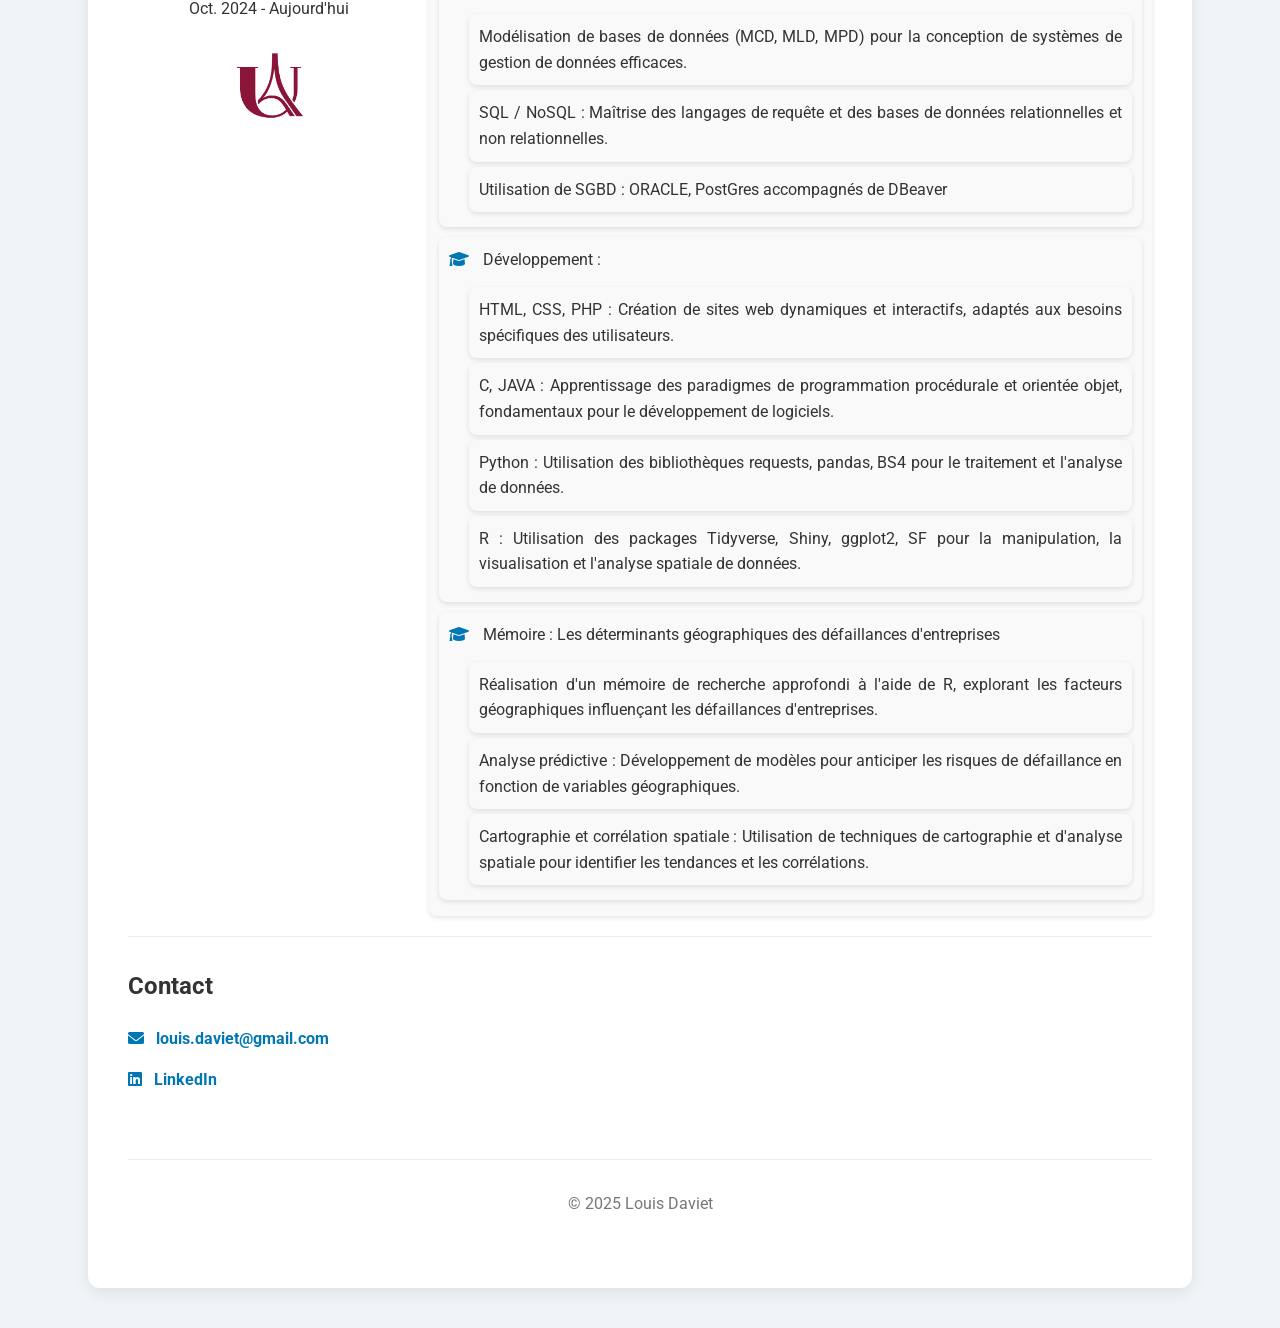
==== commit 2ddebffd: "Update some lines" ====
--- a/index.html
+++ b/index.html
@@ -3,7 +3,7 @@
 <head>
     <meta charset="UTF-8">
     <meta name="viewport" content="width=device-width, initial-scale=1.0">
-    <title>Louis Daviet - Consultant Data</title>
+    <title>Louis Daviet</title>
     <link rel="stylesheet" href="style.css">
     <link rel="stylesheet" href="https://cdnjs.cloudflare.com/ajax/libs/font-awesome/6.0.0/css/all.min.css">
     <link rel="preconnect" href="https://fonts.googleapis.com">
@@ -14,9 +14,9 @@
     <div class="container">
         <section class="profile-intro">
             <div class="intro-text">
-                <h1>Louis Daviet — Consultant Data</h1>
+                <h1>Louis Daviet</h1>
                 <p>
-                    <strong>Consultant Data spécialisé dans la conception de pipelines, l’intégration d’APIs et l’automatisation des workflows.</strong> 
+                    <strong>Jeune diplômé en Data, spécialisé dans la conception de pipelines, l’intégration d’APIs et l’automatisation des workflows.</strong> 
                     J’accompagne les entreprises dans l’exploitation et la valorisation de leurs données, de la <strong>collecte</strong> à la <strong>visualisation</strong>.
                 </p>
                 <p>
@@ -192,7 +192,7 @@
             <h2>Études</h2>
             <div class="two-columns">
                 <div class="left-column">
-                    <p>M2 MECI - Université Paris Cité</p>
+                    <p>M2 PISE - Université Paris Cité</p>
                     <p>Oct. 2024 - Aujourd'hui</p>
                     <img src="img/logo-universite.png" alt="Université">
                 </div>
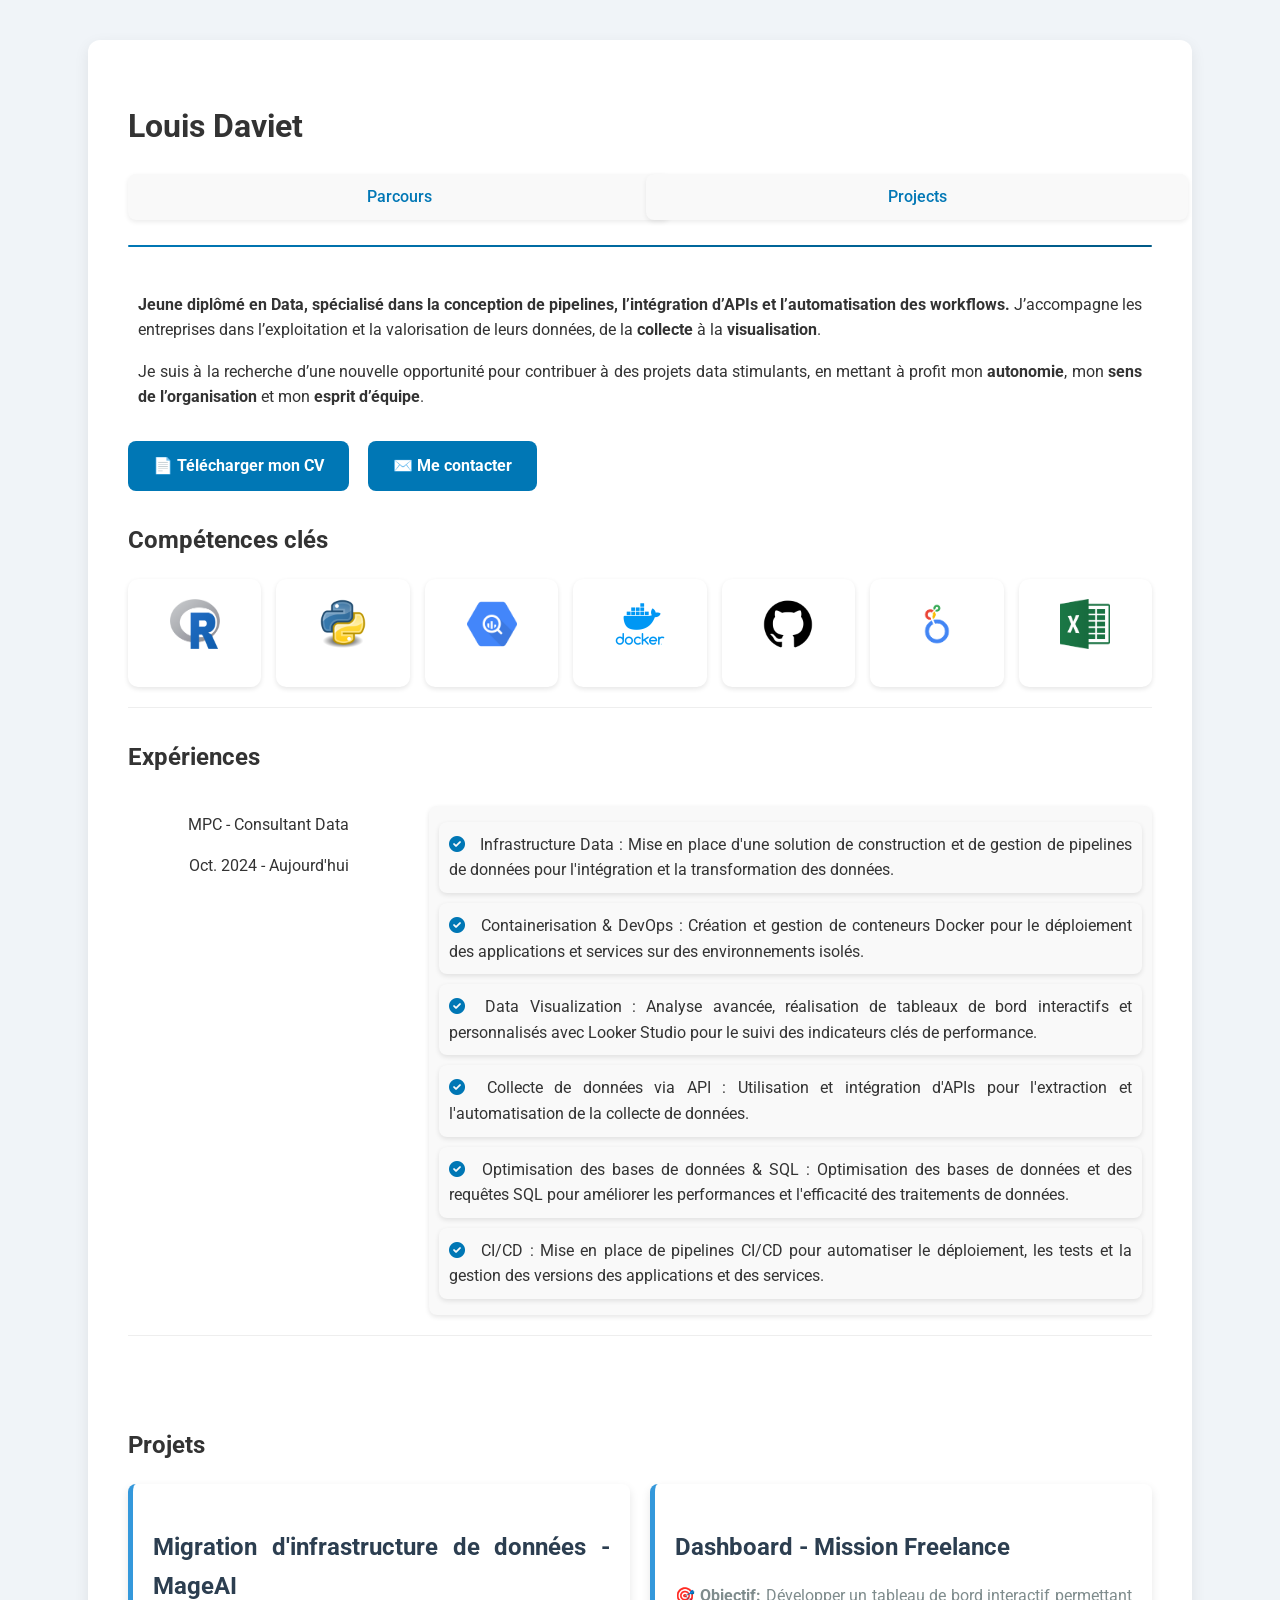
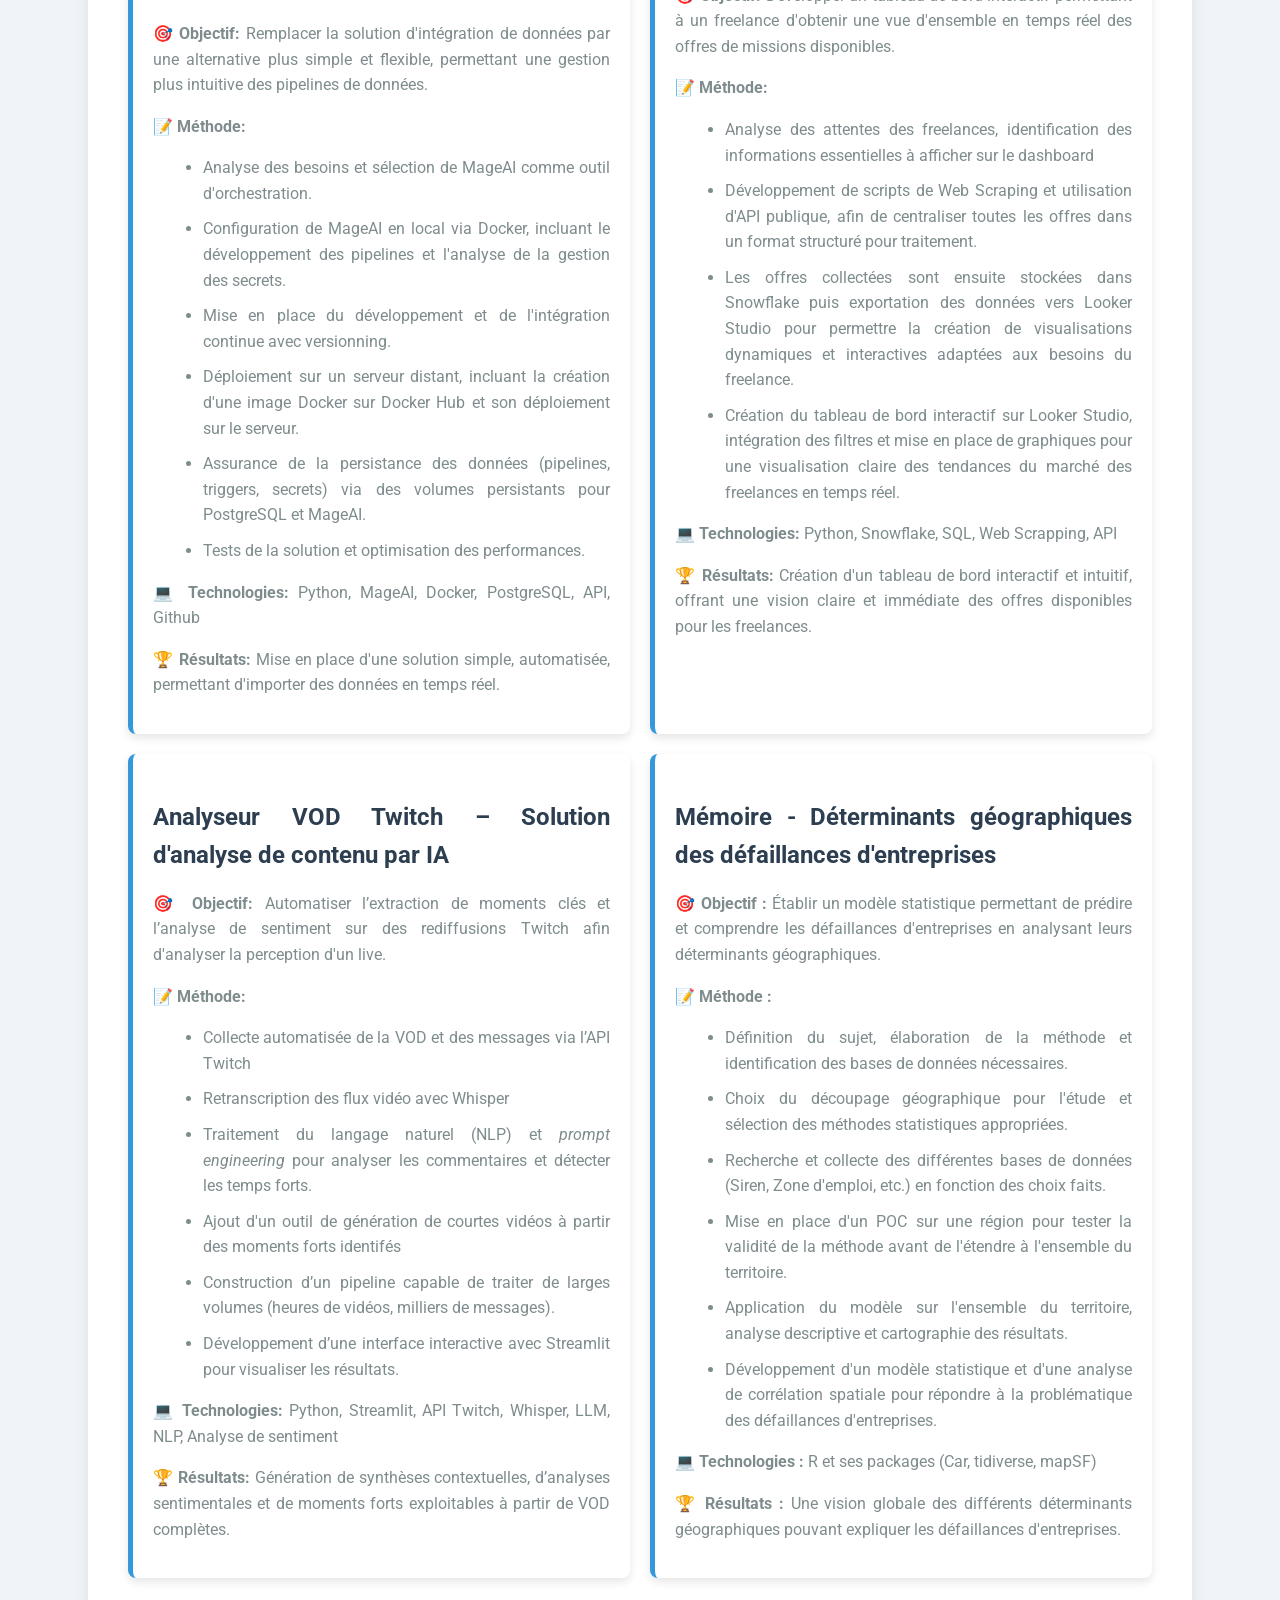
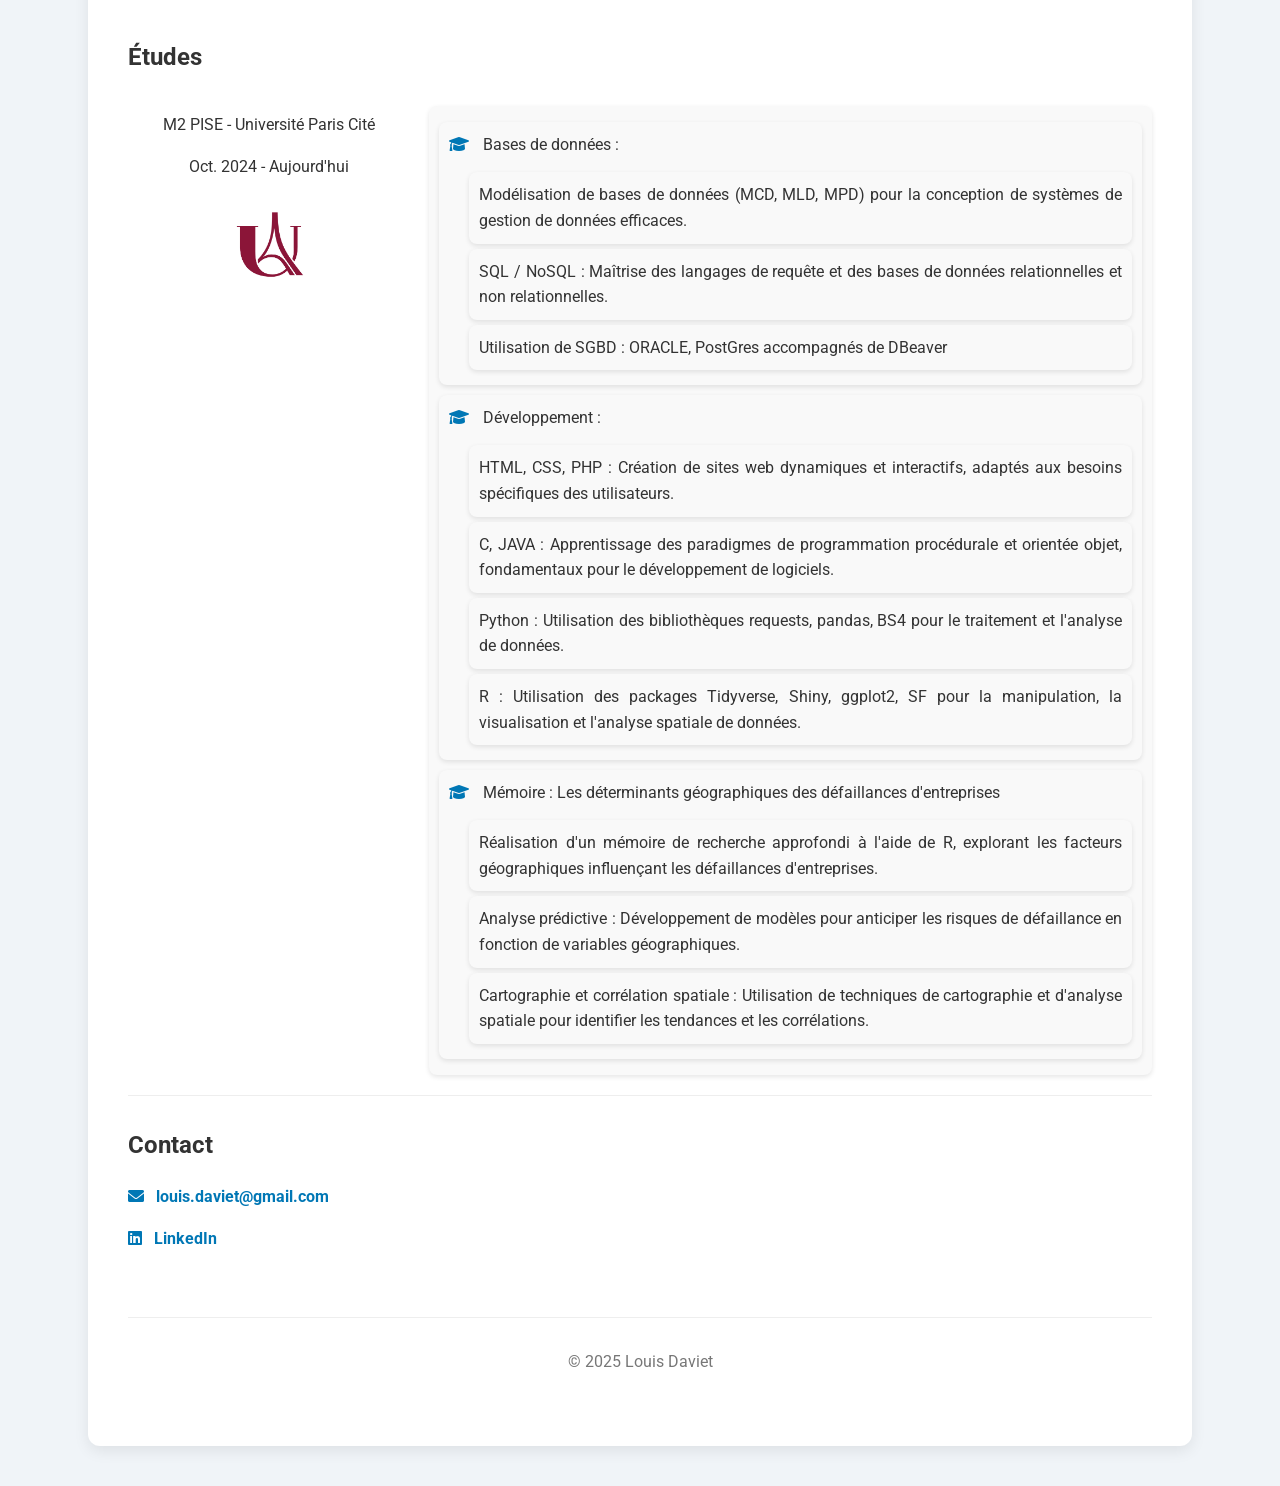
==== commit e53c1724: "Add a new html page and a new header" ====
--- a/index.html
+++ b/index.html
@@ -10,11 +10,27 @@
     <link rel="preconnect" href="https://fonts.gstatic.com" crossorigin>
     <link href="https://fonts.googleapis.com/css2?family=Roboto:wght@300;400;500;700&display=swap" rel="stylesheet">
 </head>
+
 <body>
     <div class="container">
+        <div class="skewed"></div>
+
+        <header>
+            <h1>Louis Daviet</h1>
+
+            <nav>
+                <ul>
+                    <li><a href="projects.html">Parcours</a></li>
+                    <li><a href="projects.html">Projects</a></li>
+                </ul>
+            </nav>
+            
+            <hr>
+
+        </header>
+
         <section class="profile-intro">
             <div class="intro-text">
-                <h1>Louis Daviet</h1>
                 <p>
                     <strong>Jeune diplômé en Data, spécialisé dans la conception de pipelines, l’intégration d’APIs et l’automatisation des workflows.</strong> 
                     J’accompagne les entreprises dans l’exploitation et la valorisation de leurs données, de la <strong>collecte</strong> à la <strong>visualisation</strong>.
@@ -23,7 +39,7 @@
                     Je suis à la recherche d’une nouvelle opportunité pour contribuer à des projets data stimulants, 
                     en mettant à profit mon <strong>autonomie</strong>, mon <strong>sens de l’organisation</strong> et mon <strong>esprit d’équipe</strong>.
                 </p>
-                <a href="file/CV_LD.pdf" class="button">📄 Télécharger mon CV</a>
+                <a href="file/CV_gene.pdf" class="button">📄 Télécharger mon CV</a>
                 <a href="#contact" class="button">✉️ Me contacter</a>
             </div>
         </section>
--- a/style.css
+++ b/style.css
@@ -5,6 +5,57 @@
     background-color: #f0f4f8;
     color: #333;
     line-height: 1.6;
+}
+
+header {
+    margin-bottom: 30px;
+}
+
+header ul{
+    display: flex;
+    gap: 12px;
+    padding: 0;
+    margin: 0 0 15px 0;
+}
+
+header ul li{
+    flex: 1;
+    list-style: none;
+}
+
+/* le lien devient le bouton */
+header ul li a{
+    display: flex;
+    justify-content: center;
+    align-items: center;
+
+    width: 100%;
+    padding: 10px 18px;
+
+    text-decoration: none;
+    color: #0077b5;
+    font-weight: 500;
+
+    background: #f9f9f9;
+    border-radius: 8px;
+
+    box-shadow: 0 2px 5px rgba(0,0,0,0.08);
+
+    transition: all 0.25s ease;
+}
+
+header ul li a:hover{
+    color: #005a87;
+    background-color: #e8f0fe;
+    transform: translateY(-2px);
+    box-shadow: 0 4px 10px rgba(0,0,0,0.15);
+}
+
+header hr {
+    border: none;
+    height: 2px;
+    background: linear-gradient(to right, #0077b5, #005a87);
+    border-radius: 2px;
 }
 
 .container {
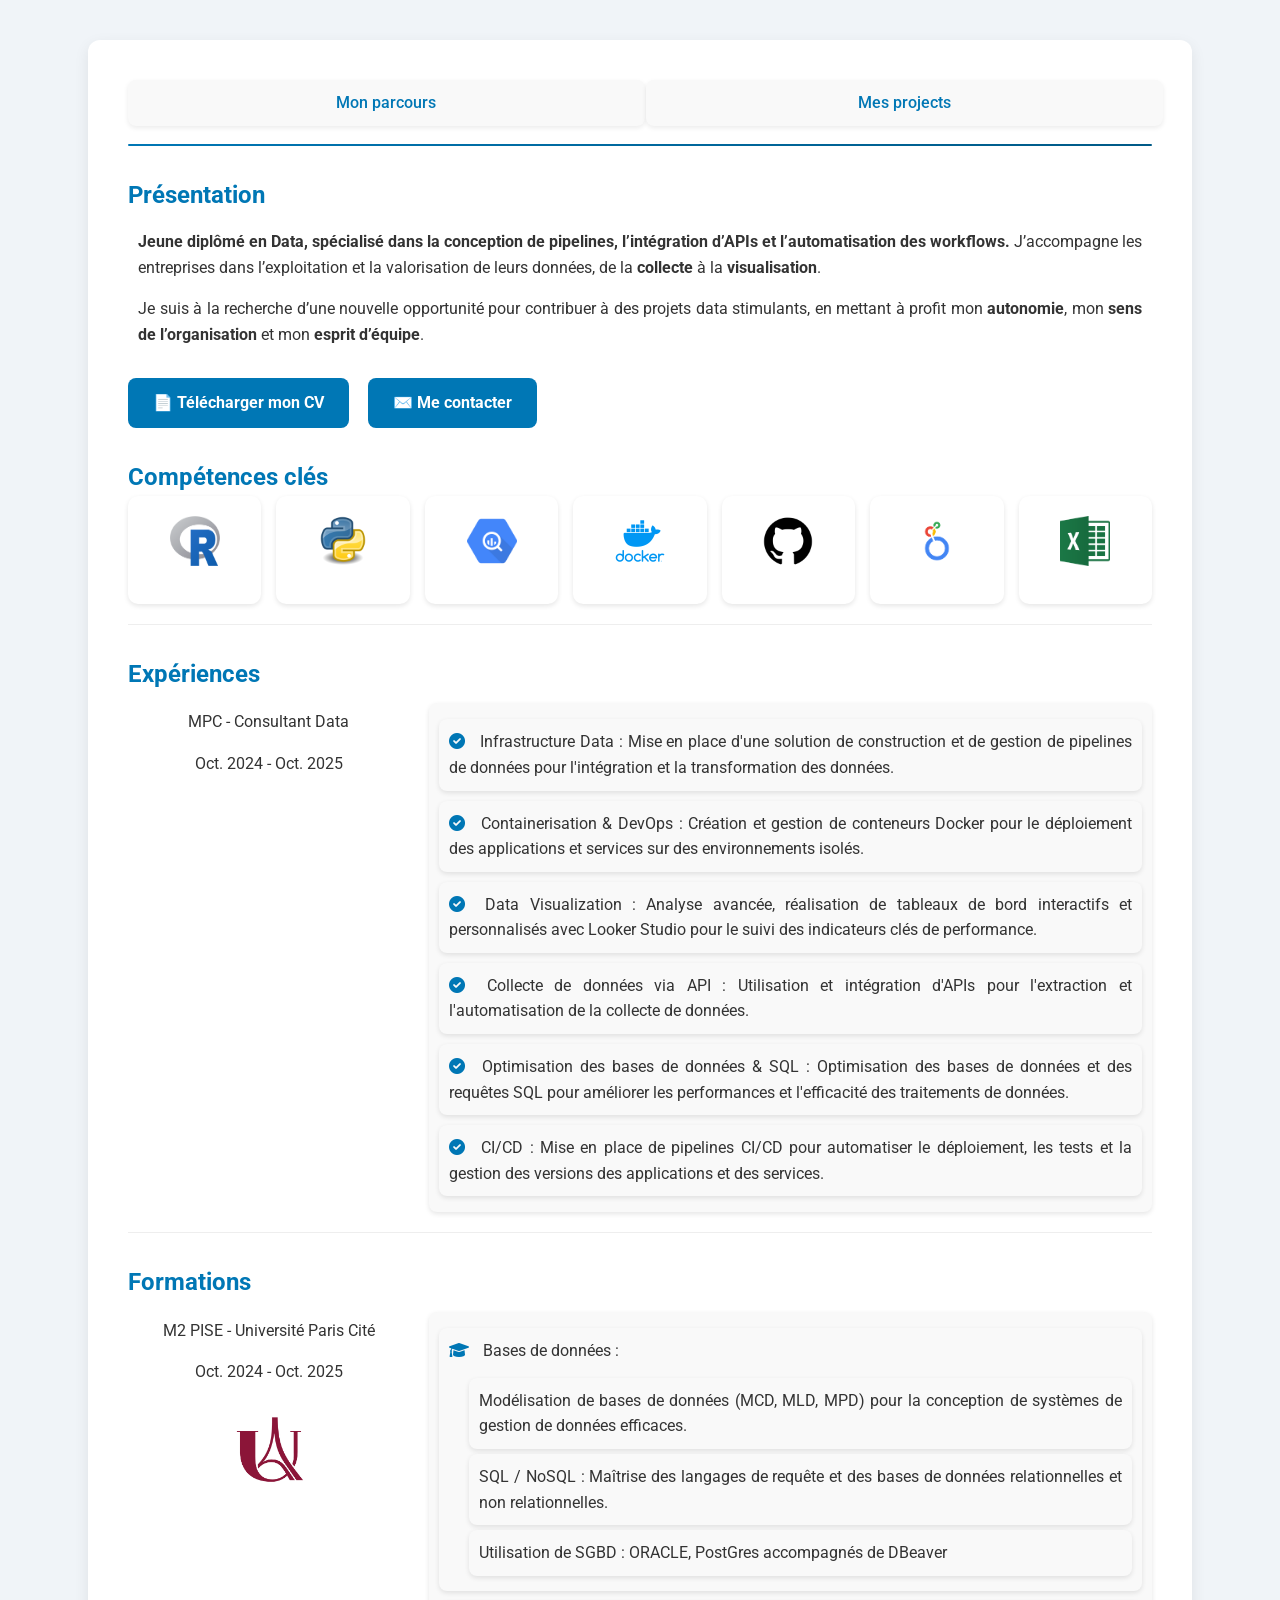
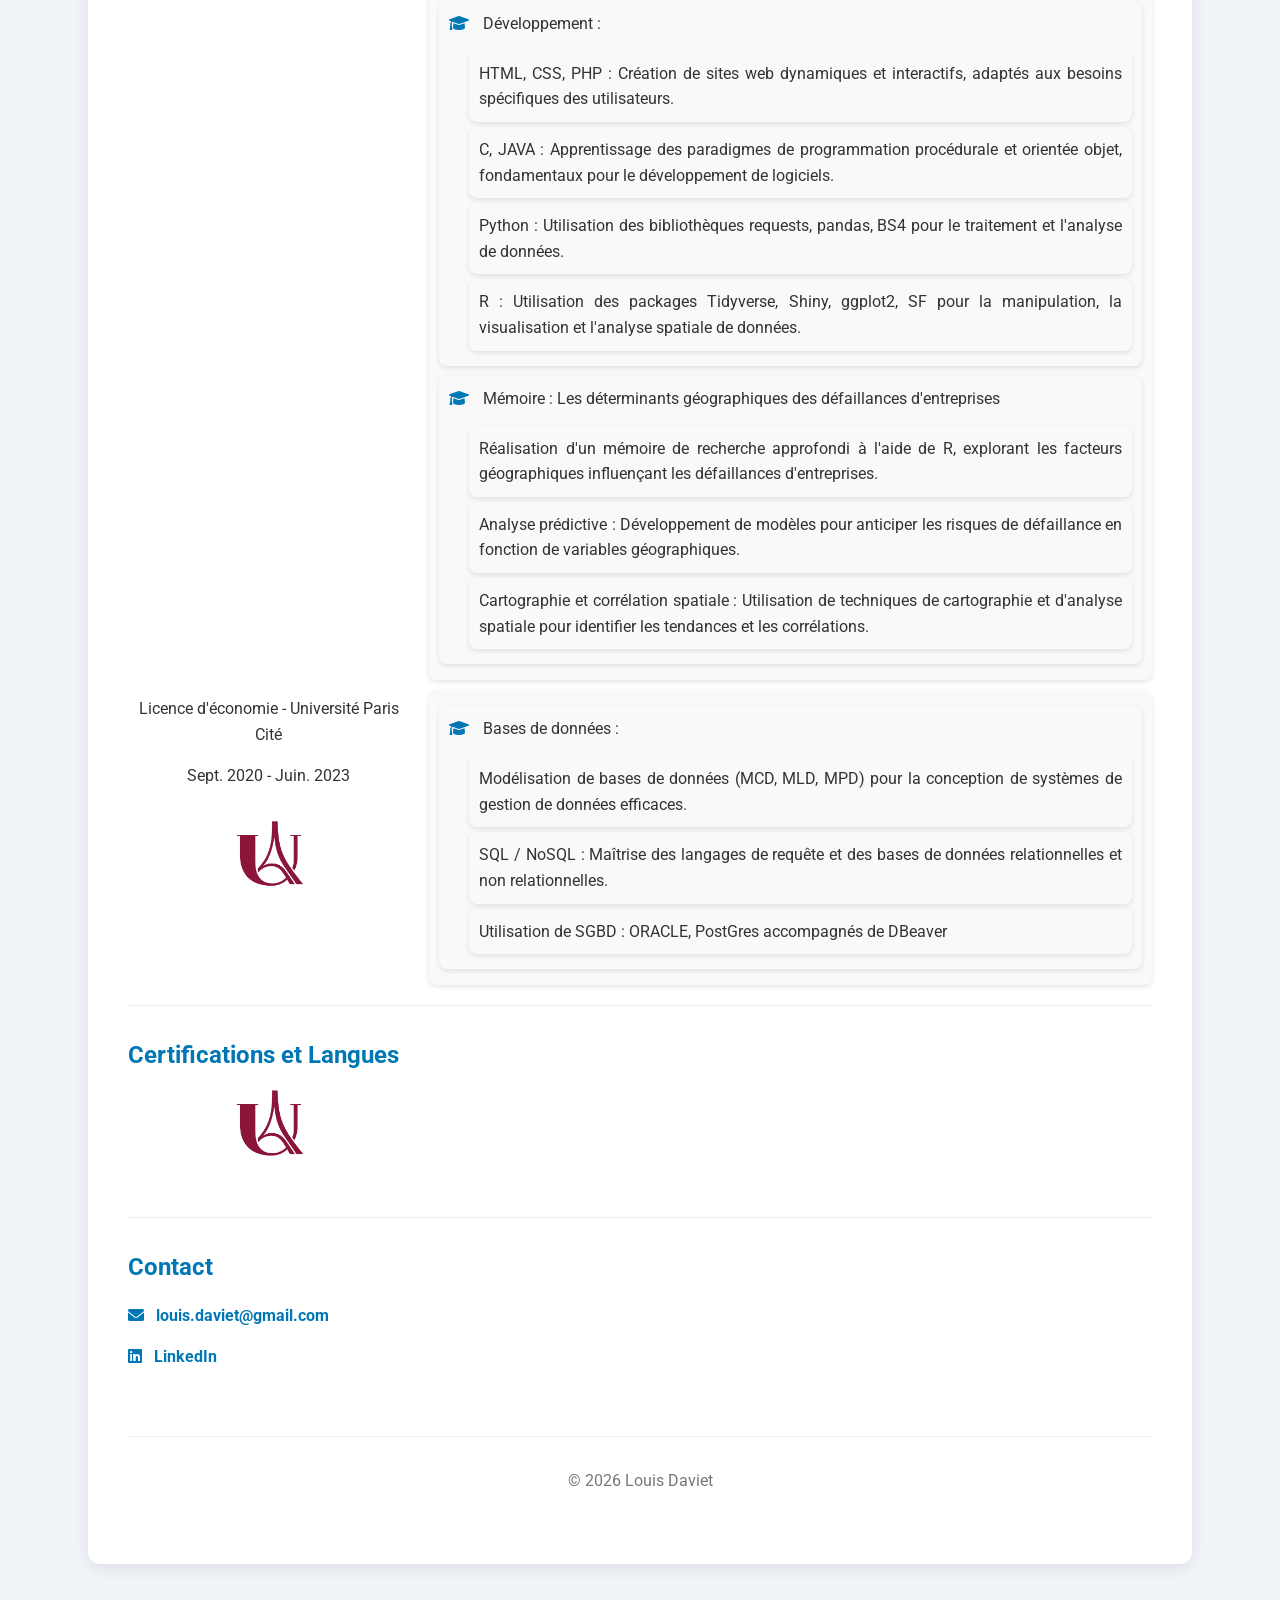
==== commit 32043d60: "Projects moved + certif part" ====
--- a/index.html
+++ b/index.html
@@ -3,7 +3,7 @@
 <head>
     <meta charset="UTF-8">
     <meta name="viewport" content="width=device-width, initial-scale=1.0">
-    <title>Louis Daviet</title>
+    <title>Louis Daviet - Parcours</title>
     <link rel="stylesheet" href="style.css">
     <link rel="stylesheet" href="https://cdnjs.cloudflare.com/ajax/libs/font-awesome/6.0.0/css/all.min.css">
     <link rel="preconnect" href="https://fonts.googleapis.com">
@@ -16,12 +16,11 @@
         <div class="skewed"></div>
 
         <header>
-            <h1>Louis Daviet</h1>
 
             <nav>
                 <ul>
-                    <li><a href="projects.html">Parcours</a></li>
-                    <li><a href="projects.html">Projects</a></li>
+                    <li><a href="index.html">Mon parcours</a></li>
+                    <li><a href="projects.html">Mes projects</a></li>
                 </ul>
             </nav>
             
@@ -31,6 +30,8 @@
 
         <section class="profile-intro">
             <div class="intro-text">
+                <h2>Présentation</h2>
+
                 <p>
                     <strong>Jeune diplômé en Data, spécialisé dans la conception de pipelines, l’intégration d’APIs et l’automatisation des workflows.</strong> 
                     J’accompagne les entreprises dans l’exploitation et la valorisation de leurs données, de la <strong>collecte</strong> à la <strong>visualisation</strong>.
@@ -39,7 +40,7 @@
                     Je suis à la recherche d’une nouvelle opportunité pour contribuer à des projets data stimulants, 
                     en mettant à profit mon <strong>autonomie</strong>, mon <strong>sens de l’organisation</strong> et mon <strong>esprit d’équipe</strong>.
                 </p>
-                <a href="file/CV_gene.pdf" class="button">📄 Télécharger mon CV</a>
+                <a href="file/CV_Louis.pdf" class="button">📄 Télécharger mon CV</a>
                 <a href="#contact" class="button">✉️ Me contacter</a>
             </div>
         </section>
@@ -110,7 +111,7 @@
             <div class="two-columns">
                 <div class="left-column">
                     <p>MPC - Consultant Data</p>
-                    <p>Oct. 2024 - Aujourd'hui</p>
+                    <p>Oct. 2024 - Oct. 2025</p>
                 </div>
                 <div class="right-column">
                     <ul class="experiences">
@@ -125,91 +126,13 @@
             </div>
         </section>
         
-        <section id="projets">
-            <h2>Projets</h2>
-            <div class="projets-container">
-                <!-- Projet 1 -->
-                <div class="projet">
-                    <h3>Migration d'infrastructure de données - MageAI</h3>
-                    <div class="projet-details">
-                        <p><strong>🎯 Objectif:</strong> Remplacer la solution d'intégration de données par une alternative plus simple et flexible, permettant une gestion plus intuitive des pipelines de données.</p>
-                        <p><strong>📝 Méthode:</strong></p>
-                        <ul class="etapes-projet">
-                            <li>Analyse des besoins et sélection de MageAI comme outil d'orchestration.</li>
-                            <li>Configuration de MageAI en local via Docker, incluant le développement des pipelines et l'analyse de la gestion des secrets.</li>
-                            <li>Mise en place du développement et de l'intégration continue avec versionning.</li>
-                            <li>Déploiement sur un serveur distant, incluant la création d'une image Docker sur Docker Hub et son déploiement sur le serveur.</li>
-                            <li>Assurance de la persistance des données (pipelines, triggers, secrets) via des volumes persistants pour PostgreSQL et MageAI.</li>
-                            <li>Tests de la solution et optimisation des performances.</li>
-                        </ul>
-                        <p><strong>💻 Technologies:</strong> Python, MageAI, Docker, PostgreSQL, API, Github</p>
-                        <p><strong>🏆 Résultats:</strong> Mise en place d'une solution simple, automatisée, permettant d'importer des données en temps réel.</p>
-                    </div>
-                </div>
-                <!-- Projet 2 -->
-                <div class="projet">
-                    <h3>Dashboard - Mission Freelance</h3>
-                    <div class="projet-details">
-                        <p><strong>🎯 Objectif:</strong> Développer un tableau de bord interactif permettant à un freelance d'obtenir une vue d'ensemble en temps réel des offres de missions disponibles.</p>
-                        <p><strong>📝 Méthode:</strong></p>
-                        <ul class="etapes-projet">
-                            <li>Analyse des attentes des freelances, identification des informations essentielles à afficher sur le dashboard</li>
-                            <li>Développement de scripts de Web Scraping et utilisation d'API publique, afin de centraliser toutes les offres dans un format structuré pour traitement.</li>
-                            <li>Les offres collectées sont ensuite stockées dans Snowflake puis exportation des données vers Looker Studio pour permettre la création de visualisations dynamiques et interactives adaptées aux besoins du freelance.</li>
-                            <li>Création du tableau de bord interactif sur Looker Studio, intégration des filtres et mise en place de graphiques pour une visualisation claire des tendances du marché des freelances en temps réel.</li>
-                        </ul>
-                        <p><strong>💻 Technologies:</strong> Python, Snowflake, SQL, Web Scrapping, API</p>
-                        <p><strong>🏆 Résultats:</strong> Création d'un tableau de bord interactif et intuitif, offrant une vision claire et immédiate des offres disponibles pour les freelances.</p>
-                    </div>
-                </div>
-                <!-- Projet 3 -->
-                <div class="projet">
-                    <h3>Analyseur VOD Twitch – Solution d'analyse de contenu par IA</h3>
-                    <div class="projet-details">
-                        <p><strong>🎯 Objectif:</strong> Automatiser l’extraction de moments clés et l’analyse de sentiment sur des rediffusions Twitch afin d'analyser la perception d'un live.</p>
-                        
-                        <p><strong>📝 Méthode:</strong></p>
-                        <ul class="etapes-projet">
-                            <li>Collecte automatisée de la VOD et des messages via l’API Twitch</li>
-                            <li>Retranscription des flux vidéo avec Whisper</li>
-                            <li>Traitement du langage naturel (NLP) et <em>prompt engineering</em> pour analyser les commentaires et détecter les temps forts.</li>
-                            <li>Ajout d'un outil de génération de courtes vidéos à partir des moments forts identifés</li>
-                            <li>Construction d’un pipeline capable de traiter de larges volumes (heures de vidéos, milliers de messages).</li>
-                            <li>Développement d’une interface interactive avec Streamlit pour visualiser les résultats.</li>
-                        </ul>
-                        <p><strong>💻 Technologies:</strong> Python, Streamlit, API Twitch, Whisper, LLM, NLP, Analyse de sentiment</p>
-                        <p><strong>🏆 Résultats:</strong> Génération de synthèses contextuelles, d’analyses sentimentales et de moments forts exploitables à partir de VOD complètes.</p>
-                    </div>
-                </div>
-                
-                <div class="projet">
-                    <h3>Mémoire - Déterminants géographiques des défaillances d'entreprises</h3>
-                    <div class="projet-details">
-                        <p><strong>🎯 Objectif :</strong> Établir un modèle statistique permettant de prédire et comprendre les défaillances d'entreprises en analysant leurs déterminants géographiques.</p>
-                        
-                        <p><strong>📝 Méthode :</strong></p>
-                        <ul class="etapes-projet">
-                            <li>Définition du sujet, élaboration de la méthode et identification des bases de données nécessaires.</li>
-                            <li>Choix du découpage géographique pour l'étude et sélection des méthodes statistiques appropriées.</li>
-                            <li>Recherche et collecte des différentes bases de données (Siren, Zone d'emploi, etc.) en fonction des choix faits.</li>
-                            <li>Mise en place d'un POC sur une région pour tester la validité de la méthode avant de l'étendre à l'ensemble du territoire.</li>
-                            <li>Application du modèle sur l'ensemble du territoire, analyse descriptive et cartographie des résultats.</li>
-                            <li>Développement d'un modèle statistique et d'une analyse de corrélation spatiale pour répondre à la problématique des défaillances d'entreprises.</li>
-                        </ul>
-                        
-                        <p><strong>💻 Technologies :</strong> R et ses packages (Car, tidiverse, mapSF)</p>
-                        
-                        <p><strong>🏆 Résultats :</strong> Une vision globale des différents déterminants géographiques pouvant expliquer les défaillances d'entreprises.</p>
-                    </div>
-                </div>
-            </div>
-        </section>
-        <section class="section">
-            <h2>Études</h2>
+        
+        <section class="section">
+            <h2>Formations</h2>
             <div class="two-columns">
                 <div class="left-column">
                     <p>M2 PISE - Université Paris Cité</p>
-                    <p>Oct. 2024 - Aujourd'hui</p>
+                    <p>Oct. 2024 - Oct. 2025</p>
                     <img src="img/logo-universite.png" alt="Université">
                 </div>
                 <div class="right-column">
@@ -242,6 +165,37 @@
                     </ul>
                 </div>
             </div>
+            <div class="two-columns">
+                <div class="left-column">
+                    <p>Licence d'économie - Université Paris Cité</p>
+                    <p>Sept. 2020 - Juin. 2023</p>
+                    <img src="img/logo-universite.png" alt="Université">
+                </div>
+                <div class="right-column">
+                    <ul class="etudes">
+                        <li>
+                            <i class="fas fa-graduation-cap"></i> Bases de données :
+                            <ul>
+                                <li>Modélisation de bases de données (MCD, MLD, MPD) pour la conception de systèmes de gestion de données efficaces.</li>
+                                <li>SQL / NoSQL : Maîtrise des langages de requête et des bases de données relationnelles et non relationnelles.</li>
+                                <li>Utilisation de SGBD : ORACLE, PostGres accompagnés de DBeaver </li>
+                            </ul>
+                        </li>
+                    </ul>
+                </div>   
+            </div>                  
+        </section>
+
+        <section class="section">
+            <h2>Certifications et Langues</h2>
+            <div class="two-columns">
+                <div class="left-column">
+                    <img src="img/logo-universite.png" alt="Université">
+                </div>
+                <div class="right-column">
+                    
+                </div>   
+            </div>      
         </section>
 
         <section class="section contact" id="contact">
@@ -252,7 +206,7 @@
         
 
         <footer class="footer">
-            <p>&copy; 2025 Louis Daviet</p>
+            <p>&copy; 2026 Louis Daviet</p>
         </footer>
     </div>
 </body>
--- a/style.css
+++ b/style.css
@@ -15,7 +15,7 @@
     display: flex;
     gap: 12px;
     padding: 0;
-    margin: 0 0 15px 0;
+    margin: 0 0 0 0;
 }
 
 header ul li{
@@ -29,7 +29,7 @@
     justify-content: center;
     align-items: center;
 
-    width: 100%;
+    width: 95%;
     padding: 10px 18px;
 
     text-decoration: none;
@@ -87,7 +87,7 @@
     box-shadow: 0 2px 5px rgba(0, 0, 0, 0.1);
 }
 
-.intro-text h1, .intro-text h2 {
+h1, h2 {
     color: #0077b5;
     text-align: left;
     margin: 0;
@@ -300,7 +300,7 @@
   
   .projets-container {
     display: grid;
-    grid-template-columns: repeat(2, 1fr); /* 2 colonnes */
+    grid-template-columns: 1fr; /* 2 colonnes */
     gap: 20px;
     
   }
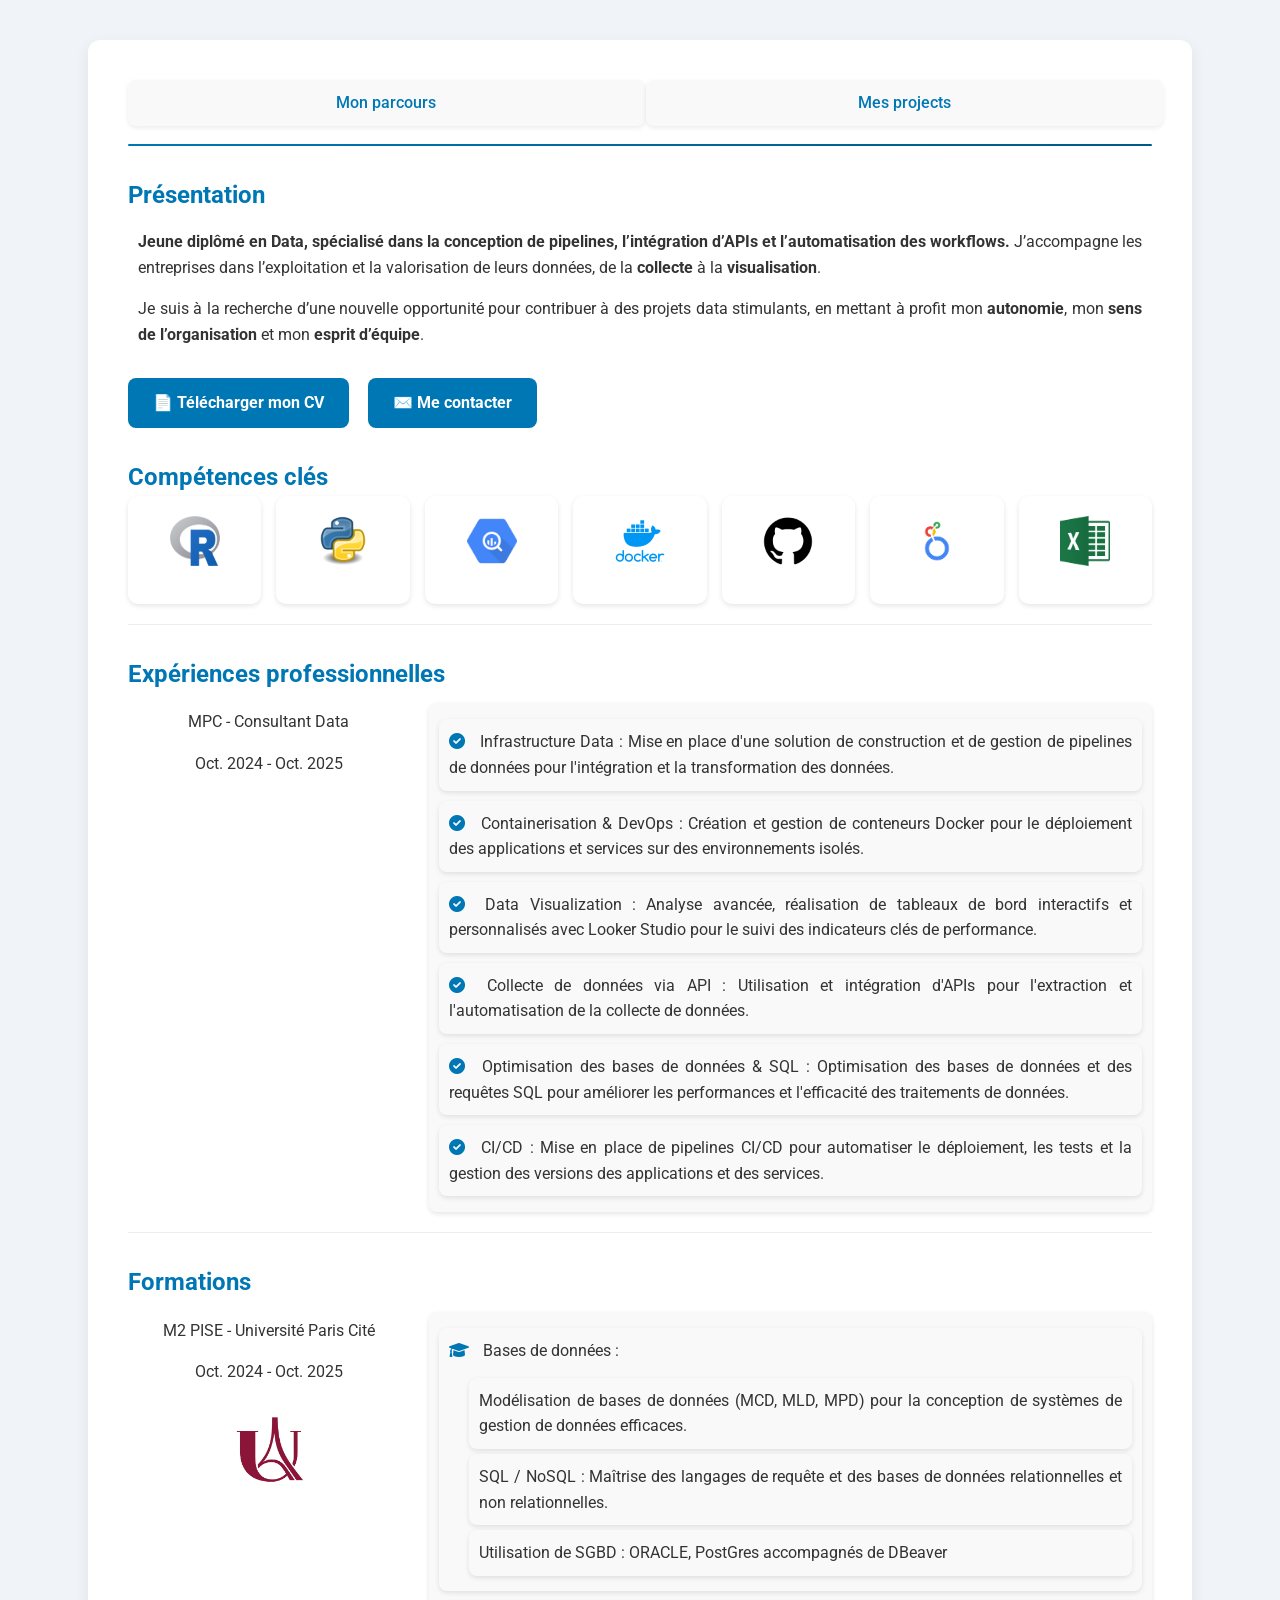
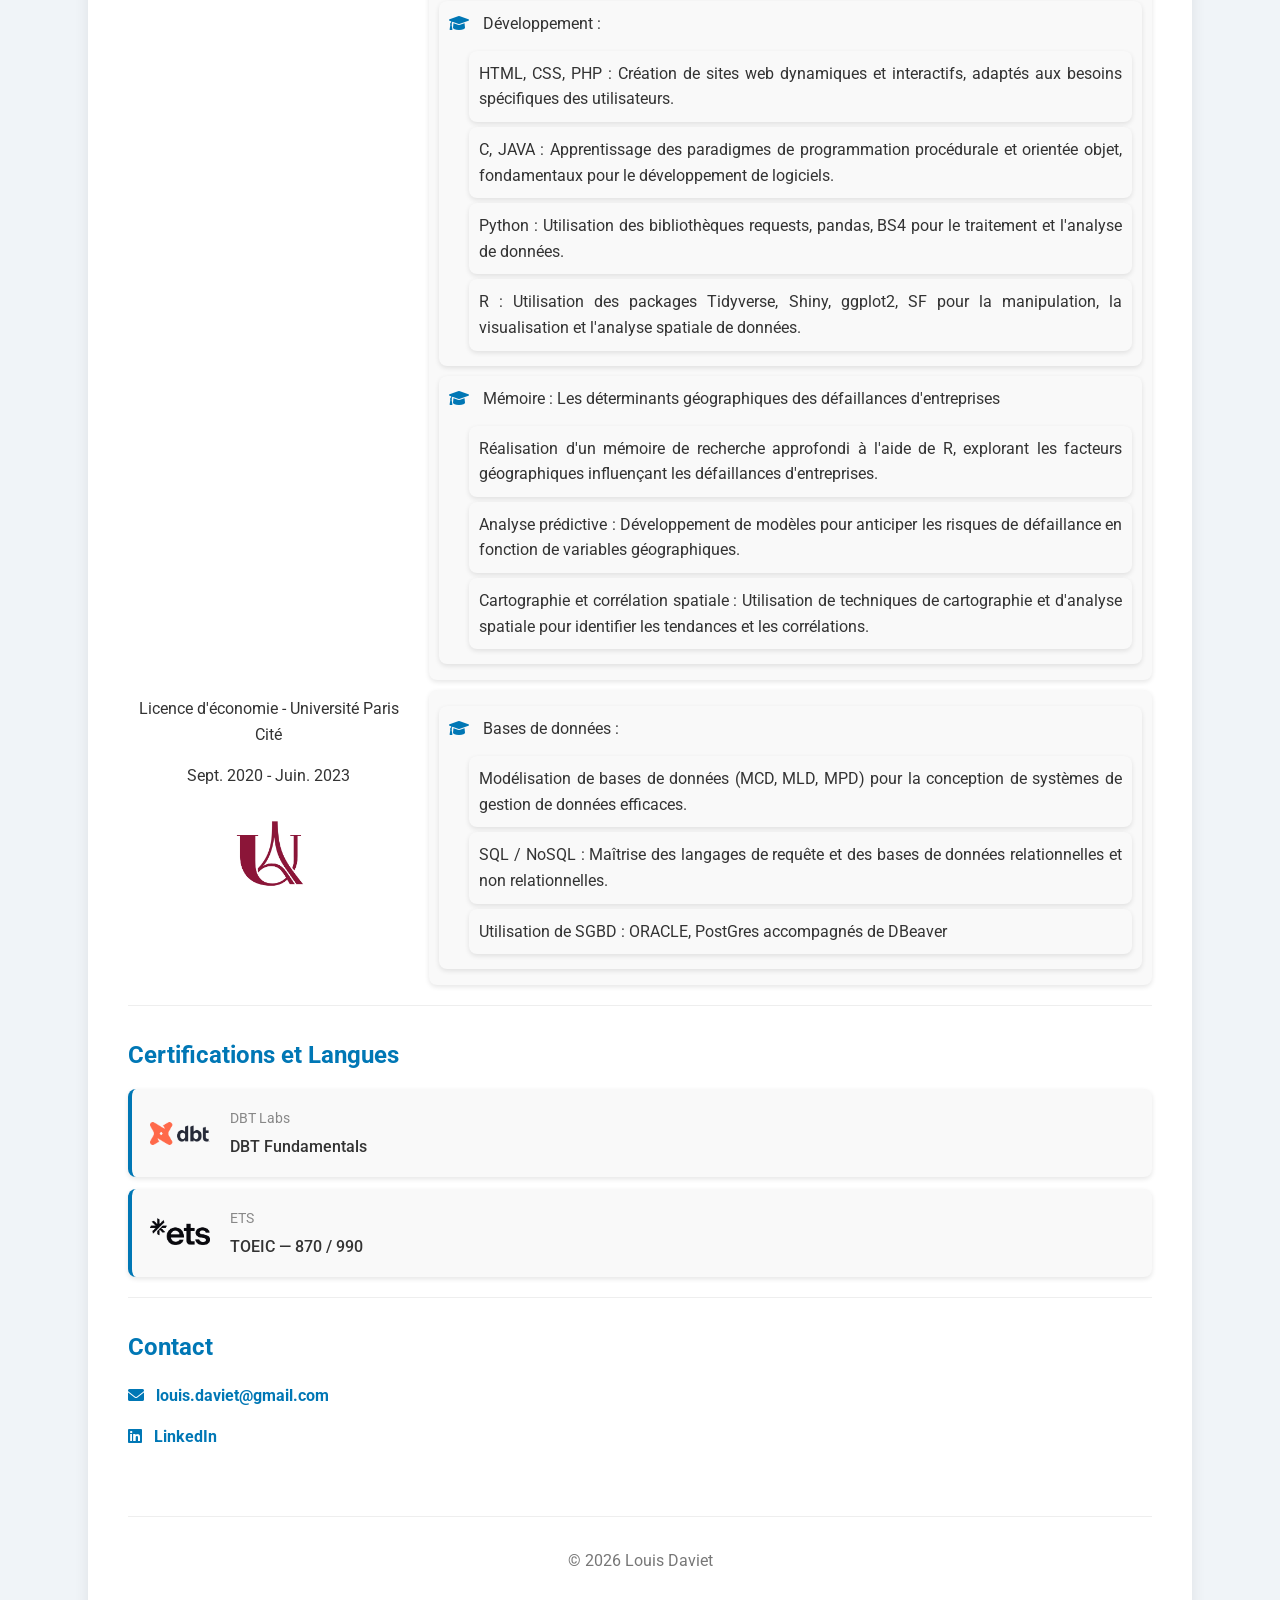
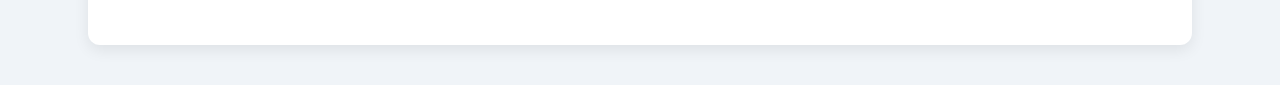
==== commit 0741d227: "Cleaning the repo for github portfolio" ====
--- a/index.html
+++ b/index.html
@@ -107,7 +107,7 @@
         </section>
         
         <section class="section">
-            <h2>Expériences</h2>
+            <h2>Expériences professionnelles</h2>
             <div class="two-columns">
                 <div class="left-column">
                     <p>MPC - Consultant Data</p>
@@ -188,14 +188,25 @@
 
         <section class="section">
             <h2>Certifications et Langues</h2>
-            <div class="two-columns">
-                <div class="left-column">
-                    <img src="img/logo-universite.png" alt="Université">
-                </div>
-                <div class="right-column">
-                    
-                </div>   
-            </div>      
+            <div class="certifications-grid">
+        
+                <div class="certification-item">
+                    <img class="certification-logo" src="img/dbt-logo.png" alt="DBT Labs">
+                    <div class="certification-info">
+                        <p class="certification-org">DBT Labs</p>
+                        <p class="certification-name">DBT Fundamentals</p>
+                    </div>
+                </div>
+        
+                <div class="certification-item">
+                    <img class="certification-logo" src="img/ETS_New_Logo_2024.png" alt="ETS">
+                    <div class="certification-info">
+                        <p class="certification-org">ETS</p>
+                        <p class="certification-name">TOEIC — 870 / 990</p>
+                    </div>
+                </div>
+        
+            </div>
         </section>
 
         <section class="section contact" id="contact">
@@ -203,7 +214,6 @@
             <p><i class="fas fa-envelope"></i> <a href="mailto:louis.daviet@gmail.com">louis.daviet@gmail.com</a></p>
             <p><i class="fab fa-linkedin"></i> <a href="https://www.linkedin.com/in/louis-daviet-4560242a1/">LinkedIn</a></p>
         </section>
-        
 
         <footer class="footer">
             <p>&copy; 2026 Louis Daviet</p>
--- a/style.css
+++ b/style.css
@@ -294,18 +294,70 @@
     color: #0077b5;
 }
 
+/* ── Certifications & Langues ── */
+.certifications-grid {
+    display: flex;
+    flex-direction: column;
+    gap: 12px;
+    margin-top: 15px;
+}
+
+.certification-item {
+    display: flex;
+    align-items: center;
+    gap: 20px;
+    background-color: #f9f9f9;
+    border-radius: 8px;
+    padding: 14px 18px;
+    box-shadow: 0 2px 5px rgba(0, 0, 0, 0.1);
+    border-left: 4px solid #0077b5;
+    transition: background-color 0.3s ease, box-shadow 0.3s ease, transform 0.25s ease;
+}
+
+.certification-item:hover {
+    background-color: #e8f0fe;
+    box-shadow: 0 4px 10px rgba(0, 0, 0, 0.15);
+    transform: translateY(-2px);
+}
+
+.certification-logo {
+    width: 60px;
+    height: 60px;
+    object-fit: contain;
+    flex-shrink: 0;
+}
+
+.certification-info {
+    display: flex;
+    flex-direction: column;
+    gap: 4px;
+}
+
+.certification-org {
+    font-size: 0.85rem;
+    color: #888;
+    margin: 0;
+}
+
+.certification-name {
+    font-size: 1rem;
+    font-weight: 500;
+    color: #333;
+    margin: 0;
+}
+
 #projets {
-    padding: 40px 0;
+    padding: 20px 0;
   }
   
   .projets-container {
     display: grid;
-    grid-template-columns: 1fr; /* 2 colonnes */
     gap: 20px;
     
   }
 
   .projet {
+    width: 90%;
     text-align: justify;
     background-color: #ffffff;  /* Fond blanc pour chaque projet */
     padding: 20px;
@@ -327,7 +379,7 @@
     color: #2c3e50;  /* Couleur du titre du projet */
     margin-bottom: 10px;
   }
-  
+
   .projet p {
     font-size: 1rem;
     color: #7f8c8d;  /* Couleur du texte */
